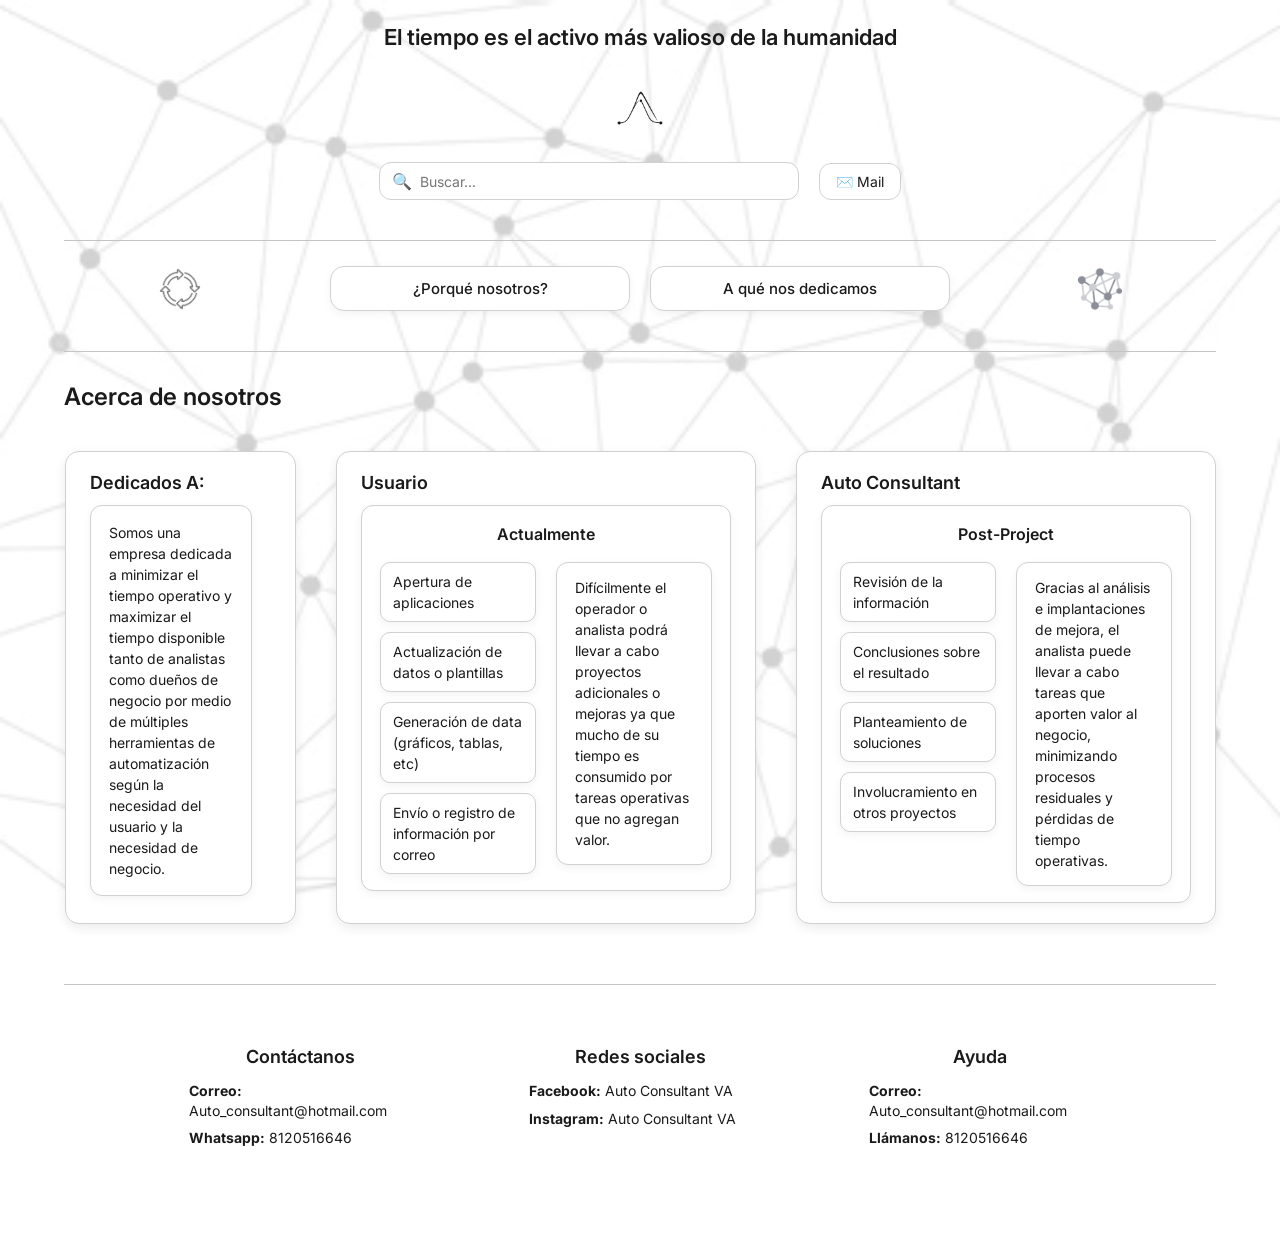
==== index.html @ aecd4a54 "Add files via upload" ====
<!DOCTYPE html>
<html lang="es">
<head>
    <meta charset="UTF-8">
    <meta name="viewport" content="width=device-width, initial-scale=1.0">
    <title>Auto Consultant</title>
    <link rel="stylesheet" href="style.css">
    <link href="https://fonts.googleapis.com/css2?family=Inter:wght@300;400;600;700&display=swap" rel="stylesheet">
</head>

<body>

    <main class="main-wrapper">

        <!-- HERO -->
        <section class="hero-top">
            <h1>El tiempo es el activo más valioso de la humanidad</h1>

            <div class="logo-v-wrapper">
                <img src="img/Logo.png" alt="Logo V" class="logo-v">
            </div>

            <div class="search-row">
                <div class="search-container">
                    <span class="search-icon">🔍</span>
                    <input type="text" placeholder="Buscar..." class="search-input">
                </div>

                <a href="mailto:Auto_consultant@hotmail.com" class="mail-button">✉️ Mail</a>
            </div>

            <div class="separator-line"></div>
        </section>


        <section class="top-boxes-wrapper">
            <div class="top-boxes">

                <!-- BOTÓN 1 + ÍCONO IZQUIERDO + BURBUJA -->
                <div class="box-group">
                    <img src="img/icono-izquierdo.png" class="icon-outside icon-left-outside">

                    <div class="box" id="btn-porque">¿Porqué nosotros?</div>

                    <div id="menu-porque" class="hidden-menu">
                        <h3>Sufre de:</h3>
                        <div class="menu-item">Tareas repetitivas</div>
                        <div class="menu-item">Procesos complicados</div>
                        <div class="menu-item">Variaciones en tareas repetitivas</div>
                        <div class="menu-item">Tiempos operativos altos</div>
                    </div>
                </div>

                <!-- BOTÓN 2 + ÍCONO DERECHO + BURBUJA -->
                <div class="box-group">
                    <div class="box" id="btn-dedicamos">A qué nos dedicamos</div>

                    <img src="img/icono-derecho.png" class="icon-outside icon-right-outside">

                    <div id="menu-dedicamos" class="hidden-menu">
                        <h3>La cura:</h3>
                        <div class="menu-item">Automatización</div>
                        <div class="menu-item">Sugerencia de mejora Six Sigma</div>
                        <div class="menu-item">Estandarización de procesos</div>
                        <div class="menu-item">Análisis de residuos</div>
                    </div>
                </div>

            </div>

            <div class="separator-line"></div>
            
            <h2 class="section-title">Acerca de nosotros</h2>

            <section class="about-bubbles">

                <div class="about-bubble post-project-bubble">
                    <h3>Dedicados A:</h3>

                    <div class="inner-bubble post-project-inner">
                        Somos una empresa dedicada a minimizar el tiempo operativo y maximizar el tiempo disponible tanto de analistas como dueños de negocio por medio de múltiples herramientas de automatización según la necesidad del usuario y la necesidad de negocio.
                    </div>
                </div>

                <div class="about-bubble">
                    <h3 class="bubble-title">Usuario</h3>

                    <div class="inner-bubble">
                        <h4 class="inner-title">Actualmente</h4>

                        <div class="two-columns">

                            <!-- COLUMNA IZQUIERDA -->
                            <div class="left-column">
                                <div class="mini-bubble">Apertura de aplicaciones</div>
                                <div class="mini-bubble">Actualización de datos o plantillas</div>
                                <div class="mini-bubble">Generación de data (gráficos, tablas, etc)</div>
                                <div class="mini-bubble">Envío o registro de información por correo</div>
                            </div>

                            <!-- COLUMNA DERECHA -->
                            <div class="right-column">
                                <div class="right-bubble">
                                    Difícilmente el operador o analista podrá llevar a cabo proyectos adicionales o mejoras ya que mucho de su tiempo es consumido por tareas operativas que no agregan valor.
                                </div>
                            </div>

                        </div>

                    </div>

                </div>

                <div class="about-bubble">
                    <h3 class="bubble-title">Auto Consultant</h3>

                    <div class="inner-bubble">
                        <h4 class="inner-title">Post-Project</h4>

                        <div class="two-columns">

                            <!-- COLUMNA IZQUIERDA -->
                            <div class="left-column">
                                <div class="mini-bubble">Revisión de la información</div>
                                <div class="mini-bubble">Conclusiones sobre el resultado</div>
                                <div class="mini-bubble">Planteamiento de soluciones</div>
                                <div class="mini-bubble">Involucramiento en otros proyectos</div>
                            </div>

                            <!-- COLUMNA DERECHA -->
                            <div class="right-column">
                                <div class="right-bubble">
                                    Gracias al análisis e implantaciones de mejora, el analista puede llevar a cabo tareas que aporten valor al negocio, minimizando procesos residuales y pérdidas de tiempo operativas.
                                </div>
                            </div>

                        </div>

                    </div>

                </div>
                
            </section>

        </section>

    </main>

    <script src="script.js"></script>

    <div class="separator-line"></div>

    <section class="contact-section">

        <div class="contact-box">
            <h3>Contáctanos</h3>
            <p><strong>Correo:</strong> Auto_consultant@hotmail.com</p>
            <p><strong>Whatsapp:</strong> 8120516646</p>
        </div>

        <div class="contact-box">
            <h3>Redes sociales</h3>
            <p><strong>Facebook:</strong> Auto Consultant VA</p>
            <p><strong>Instagram:</strong> Auto Consultant VA</p>
        </div>

        <div class="contact-box">
            <h3>Ayuda</h3>
            <p><strong>Correo:</strong> Auto_consultant@hotmail.com</p>
            <p><strong>Llámanos:</strong> 8120516646</p>
        </div>

    </section>

</body>
</html>
---- style.css ----
body {
    background-image: url("img/fondo-flujo.png");
    background-size: cover;
    background-repeat: no-repeat;
    background-attachment: fixed;
    background-position: center;
}

body::before {
    content: "";
    position: fixed;
    inset: 0;
    background-image: url("img/fondo-flujo.png");
    background-size: cover;
    background-repeat: no-repeat;
    background-position: center;
    opacity: 0.18; /* Ajusta entre 0.05 y 0.15 */
    z-index: -1;
}


* {
    margin: 0;
    padding: 0;
    box-sizing: border-box;
    font-family: "Inter", sans-serif;
}

body {
    background: #FFFFFF;
    color: #1A1A1A;
}

/* CONTENEDOR PRINCIPAL */
.main-wrapper {
    max-width: 2600px;
    margin: 0 auto;
}

/* HERO ARRIBA */
.hero-top {
    text-align: center;
    padding-top: 24px;
}

.hero-top h1 {
    font-size: 22px;
    font-weight: 600;
    margin-bottom: 16px;
}

/* LOGO */
.logo-v-wrapper {
    display: flex;
    justify-content: center;
    margin-bottom: 16px;
}

.logo-v {
    height: 80px;
    transform: rotate(180deg);
    display: block;
}

/* FILA: BÚSQUEDA + MAIL */
.search-row {
    display: flex;
    justify-content: center;
    align-items: center;
    gap: 20px;
    margin-bottom: 16px;
}

/* BARRA DE BÚSQUEDA */
.search-container {
    display: flex;
    align-items: center;
    background: #FFFFFF;
    border: 1px solid #D0D0D0;
    border-radius: 12px;
    padding: 8px 12px;
    width: 60%;
    max-width: 420px;
}

.search-icon {
    margin-right: 8px;
    font-size: 16px;
    color: #555;
}

.search-input {
    border: none;
    outline: none;
    width: 100%;
    font-size: 14px;
    background: transparent;
}

/* BOTÓN MAIL */
.mail-button {
    padding: 9px 16px;
    border-radius: 12px;
    border: 1px solid #D0D0D0;
    background: #FFFFFF;
    color: #1A1A1A;
    text-decoration: none;
    font-size: 14px;
    display: inline-flex;
    align-items: center;
    gap: 6px;
    cursor: pointer;
}

/* LÍNEA GRIS SEPARADORA */
.separator-line {
    margin: 40px auto 0 auto;
    width: 90%;
    max-width: 1450px;
    height: 1px;
    background: #C4C4C4;
}

/* CONTENEDOR DE LAS 3 CAJAS */
.top-boxes {
    display: flex;
    justify-content: center;
    gap: 20px;
    margin-top: 25px;
    align-items: flex-start;
}

/* CAJAS INDIVIDUALES (BOTONES) */
.box {
    background: #FFFFFF;
    border: 1px solid #D0D0D0;
    border-radius: 14px;
    padding: 12px 59px;
    font-size: 15px;
    font-weight: 500;
    color: #1A1A1A;
    cursor: pointer;
    transition: 0.2s ease;
    box-shadow: 0 3px 10px rgba(0,0,0,0.05);
    width: 300px;
    display: flex;
    justify-content: center;
    align-items: center;
}

.box:hover {
    transform: translateY(-2px);
    box-shadow: 0 6px 14px rgba(0,0,0,0.08);
}

/* GRUPO: BOTÓN + BURBUJA DEBAJO */
.box-group {
    display: flex;
    flex-direction: column;
    align-items: flex-start;
}

/* BURBUJA (MENÚ) */
.hidden-menu {
    display: none;
    margin-top: 10px;
    border: 1px solid #D0D0D0;
    border-radius: 10px;
    padding: 12px 28px;
    background: #FFFFFF;
    box-shadow: 0 3px 10px rgba(0,0,0,0.08);
}

/* TÍTULO DEL MENÚ */
.hidden-menu h3 {
    margin-bottom: 12px;
    font-size: 16px;
    font-weight: 600;
}

/* ITEMS DEL MENÚ */
.menu-item {
    background: #FFFFFF;
    border: 1px solid #D0D0D0;
    border-radius: 10px;
    padding: 6px 12px;
    margin-bottom: 8px;
    font-size: 14px;
    box-shadow: 0 3px 10px rgba(0,0,0,0.05);
    width: 260px;
    display: block;
}

/* TÍTULO SECCIÓN */
.section-title {
    text-align: left;
    font-size: 24px;
    font-weight: 600;
    color: #1A1A1A;
    margin-top: 30px;
    margin-bottom: 20px;

    /* CORRECCIÓN: alineado al centro del layout */
    width: 90%;
    max-width: 1450px;
    margin-left: auto;
    margin-right: auto;
}


/* CONTENEDOR DE LAS 3 BURBUJAS */
.about-bubbles {
    display: flex;
    justify-content: center;
    gap: 40px;
    margin-top: 40px;
    margin-bottom: 60px;
}

/* BURBUJAS GENERALES */
.about-bubble {
    background: #FFFFFF;
    border: 1px solid #D0D0D0;
    border-radius: 14px;
    padding: 20px 24px;
    width: 420px; /* ← NUEVO ANCHO PARA QUE TODO QUEPA */
    box-shadow: 0 4px 12px rgba(0,0,0,0.08);
}

.about-bubble h3 {
    font-size: 18px;
    font-weight: 600;
    margin-bottom: 12px;
}

/* BURBUJA INTERNA */
.inner-bubble {
    background: #FFFFFF;
    border: 1px solid #D0D0D0;
    border-radius: 12px;
    padding: 16px 18px;
    font-size: 14px;
    line-height: 1.5;
    box-shadow: 0 3px 10px rgba(0,0,0,0.05);
    margin-top: 10px;
}

/* TÍTULO INTERNO */
.inner-title {
    text-align: center;
    font-size: 16px;
    font-weight: 600;
    margin-bottom: 16px;
}

/* DOS COLUMNAS */
.two-columns {
    display: flex;
    justify-content: space-between;
    gap: 20px;
}

/* COLUMNA IZQUIERDA */
.left-column {
    display: flex;
    flex-direction: column;
    gap: 10px;
    width: 50%;
}

/* COLUMNA DERECHA */
.right-column {
    width: 50%;
    display: flex;
    align-items: flex-start;
}

/* MINI BURBUJAS */
.mini-bubble {
    background: #FFFFFF;
    border: 1px solid #D0D0D0;
    border-radius: 10px;
    padding: 8px 12px;
    font-size: 14px;
    box-shadow: 0 3px 10px rgba(0,0,0,0.05);
}

/* BURBUJA DERECHA */
.right-bubble {
    background: #FFFFFF;
    border: 1px solid #D0D0D0;
    border-radius: 12px;
    padding: 14px 18px;
    font-size: 14px;
    line-height: 1.5;
    box-shadow: 0 3px 10px rgba(0,0,0,0.05);
}

/* Burbuja general más delgada */
.post-project-bubble {
    width: 231px; /* AJUSTA ESTE VALOR */
}

/* Burbuja interna más delgada */
.post-project-inner {
    padding: 16px 18px;
    width: 90%;
}


/* SECCIÓN DE CONTACTO */
.contact-section {
    display: flex;
    justify-content: center;
    gap: 60px;
    margin-top: 40px;
    margin-bottom: 80px;
}

/* CAJAS INDIVIDUALES */
.contact-box {
    background: #FFFFFF;
    border: 1px solid #ffffff;
    border-radius: 14px;
    padding: 20px 28px;
    width: 280px;
    box-shadow: 0 4px 12px rgb(255, 255, 255);
}

/* TÍTULOS */
.contact-box h3 {
    font-size: 18px;
    font-weight: 600;
    margin-bottom: 14px;
    text-align: center;
}

/* TEXTO */
.contact-box p {
    font-size: 14px;
    margin-bottom: 8px;
    line-height: 1.4;
}

.box-group {
    position: relative;
    display: inline-block;
}

.icon-outside {
    position: absolute;
    width: 100px;
    height: 100px;
    opacity: 0.5;
    top: -27px; /* posición fija */
}


/* Ícono a la izquierda */
.icon-left-outside {
    left: -200px; /* Ajusta según tu gusto */
}

/* Ícono a la derecha */
.icon-right-outside {
    right: -200px; /* Ajusta según tu gusto */
}
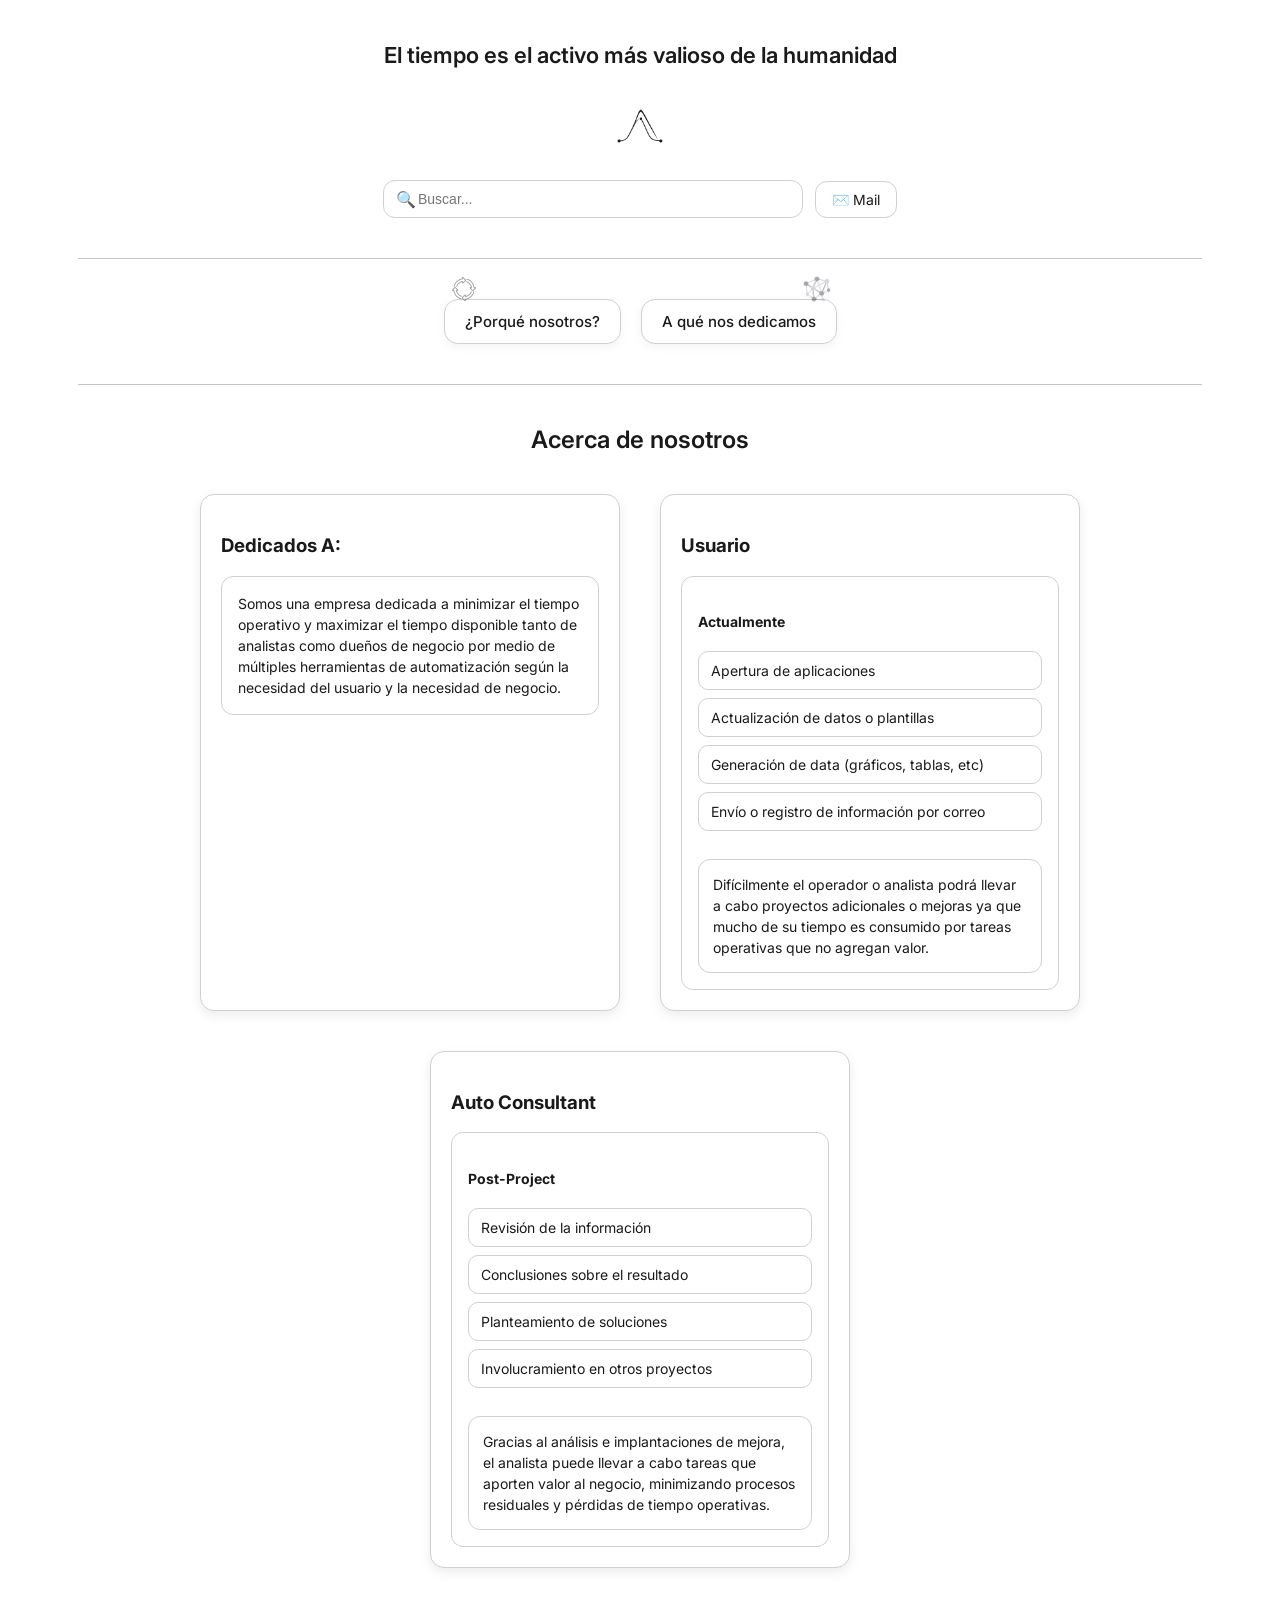
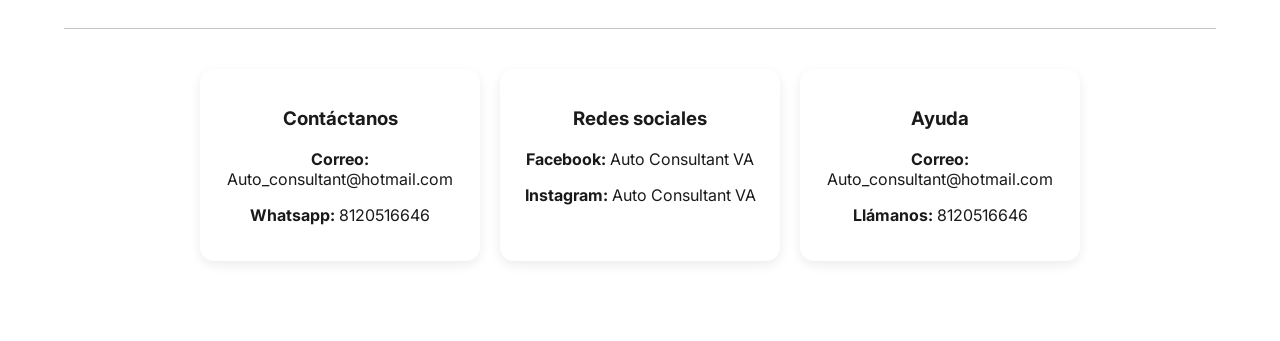
==== commit 3ee83de8: "Add files via upload" ====
--- a/index.html
+++ b/index.html
@@ -17,7 +17,7 @@
             <h1>El tiempo es el activo más valioso de la humanidad</h1>
 
             <div class="logo-v-wrapper">
-                <img src="img/Logo.png" alt="Logo V" class="logo-v">
+                <img src="img/Logo.png" alt="Logo V" class="logo-v responsive-img">
             </div>
 
             <div class="search-row">
@@ -38,7 +38,7 @@
 
                 <!-- BOTÓN 1 + ÍCONO IZQUIERDO + BURBUJA -->
                 <div class="box-group">
-                    <img src="img/icono-izquierdo.png" class="icon-outside icon-left-outside">
+                    <img src="img/icono-izquierdo.png" class="icon-outside icon-left-outside responsive-img">
 
                     <div class="box" id="btn-porque">¿Porqué nosotros?</div>
 
@@ -55,7 +55,7 @@
                 <div class="box-group">
                     <div class="box" id="btn-dedicamos">A qué nos dedicamos</div>
 
-                    <img src="img/icono-derecho.png" class="icon-outside icon-right-outside">
+                    <img src="img/icono-derecho.png" class="icon-outside icon-right-outside responsive-img">
 
                     <div id="menu-dedicamos" class="hidden-menu">
                         <h3>La cura:</h3>
--- a/style.css
+++ b/style.css
@@ -1,43 +1,27 @@
+/* ===========================
+   ESTILOS BASE
+=========================== */
+
 body {
-    background-image: url("img/fondo-flujo.png");
-    background-size: cover;
-    background-repeat: no-repeat;
-    background-attachment: fixed;
-    background-position: center;
-}
-
-body::before {
-    content: "";
-    position: fixed;
-    inset: 0;
-    background-image: url("img/fondo-flujo.png");
-    background-size: cover;
-    background-repeat: no-repeat;
-    background-position: center;
-    opacity: 0.18; /* Ajusta entre 0.05 y 0.15 */
-    z-index: -1;
-}
-
-
-* {
+    background: #FFFFFF;
+    color: #1A1A1A;
+    font-family: "Inter", sans-serif;
     margin: 0;
     padding: 0;
+}
+
+* {
     box-sizing: border-box;
-    font-family: "Inter", sans-serif;
-}
-
-body {
-    background: #FFFFFF;
-    color: #1A1A1A;
 }
 
 /* CONTENEDOR PRINCIPAL */
 .main-wrapper {
-    max-width: 2600px;
+    max-width: 1400px;
     margin: 0 auto;
-}
-
-/* HERO ARRIBA */
+    padding: 0 16px;
+}
+
+/* HERO */
 .hero-top {
     text-align: center;
     padding-top: 24px;
@@ -60,6 +44,7 @@
     height: 80px;
     transform: rotate(180deg);
     display: block;
+    max-width: 100%;
 }
 
 /* FILA: BÚSQUEDA + MAIL */
@@ -67,8 +52,9 @@
     display: flex;
     justify-content: center;
     align-items: center;
-    gap: 20px;
+    gap: 12px;
     margin-bottom: 16px;
+    flex-wrap: wrap;
 }
 
 /* BARRA DE BÚSQUEDA */
@@ -79,14 +65,8 @@
     border: 1px solid #D0D0D0;
     border-radius: 12px;
     padding: 8px 12px;
-    width: 60%;
+    width: 100%;
     max-width: 420px;
-}
-
-.search-icon {
-    margin-right: 8px;
-    font-size: 16px;
-    color: #555;
 }
 
 .search-input {
@@ -109,128 +89,112 @@
     display: inline-flex;
     align-items: center;
     gap: 6px;
-    cursor: pointer;
-}
-
-/* LÍNEA GRIS SEPARADORA */
+}
+
+/* LÍNEA GRIS */
 .separator-line {
-    margin: 40px auto 0 auto;
+    margin: 40px auto;
     width: 90%;
     max-width: 1450px;
     height: 1px;
     background: #C4C4C4;
 }
 
-/* CONTENEDOR DE LAS 3 CAJAS */
+/* ===========================
+   CAJAS SUPERIORES
+=========================== */
+
 .top-boxes {
     display: flex;
     justify-content: center;
     gap: 20px;
     margin-top: 25px;
-    align-items: flex-start;
-}
-
-/* CAJAS INDIVIDUALES (BOTONES) */
+    flex-wrap: wrap;
+}
+
+/* CAJAS */
 .box {
     background: #FFFFFF;
     border: 1px solid #D0D0D0;
     border-radius: 14px;
-    padding: 12px 59px;
+    padding: 12px 20px;
     font-size: 15px;
     font-weight: 500;
     color: #1A1A1A;
     cursor: pointer;
     transition: 0.2s ease;
     box-shadow: 0 3px 10px rgba(0,0,0,0.05);
-    width: 300px;
-    display: flex;
-    justify-content: center;
+    width: 100%;
+    max-width: 300px;
+    text-align: center;
+}
+
+/* GRUPO */
+.box-group {
+    position: relative;
+    display: flex;
+    flex-direction: column;
     align-items: center;
 }
 
-.box:hover {
-    transform: translateY(-2px);
-    box-shadow: 0 6px 14px rgba(0,0,0,0.08);
-}
-
-/* GRUPO: BOTÓN + BURBUJA DEBAJO */
-.box-group {
-    display: flex;
-    flex-direction: column;
-    align-items: flex-start;
-}
-
-/* BURBUJA (MENÚ) */
+/* ÍCONOS */
+.icon-outside {
+    position: absolute;
+    width: 60px;
+    height: 60px;
+    opacity: 0.4;
+    top: -40px;
+}
+
+.icon-left-outside {
+    left: -10px;
+}
+
+.icon-right-outside {
+    right: -10px;
+}
+
+/* BURBUJAS */
 .hidden-menu {
     display: none;
     margin-top: 10px;
     border: 1px solid #D0D0D0;
     border-radius: 10px;
-    padding: 12px 28px;
-    background: #FFFFFF;
-    box-shadow: 0 3px 10px rgba(0,0,0,0.08);
-}
-
-/* TÍTULO DEL MENÚ */
-.hidden-menu h3 {
-    margin-bottom: 12px;
-    font-size: 16px;
-    font-weight: 600;
-}
-
-/* ITEMS DEL MENÚ */
-.menu-item {
-    background: #FFFFFF;
-    border: 1px solid #D0D0D0;
-    border-radius: 10px;
-    padding: 6px 12px;
-    margin-bottom: 8px;
-    font-size: 14px;
-    box-shadow: 0 3px 10px rgba(0,0,0,0.05);
-    width: 260px;
-    display: block;
-}
-
-/* TÍTULO SECCIÓN */
+    padding: 12px 16px;
+    background: #FFFFFF;
+    width: 100%;
+    max-width: 260px;
+}
+
+/* ===========================
+   ACERCA DE NOSOTROS
+=========================== */
+
 .section-title {
-    text-align: left;
     font-size: 24px;
     font-weight: 600;
-    color: #1A1A1A;
-    margin-top: 30px;
-    margin-bottom: 20px;
-
-    /* CORRECCIÓN: alineado al centro del layout */
-    width: 90%;
-    max-width: 1450px;
-    margin-left: auto;
-    margin-right: auto;
-}
-
-
-/* CONTENEDOR DE LAS 3 BURBUJAS */
+    margin: 30px 0 20px;
+    text-align: center;
+}
+
 .about-bubbles {
     display: flex;
     justify-content: center;
     gap: 40px;
     margin-top: 40px;
     margin-bottom: 60px;
-}
-
-/* BURBUJAS GENERALES */
+    flex-wrap: wrap;
+}
+
+/* BURBUJAS */
 .about-bubble {
     background: #FFFFFF;
     border: 1px solid #D0D0D0;
     border-radius: 14px;
-    padding: 20px 24px;
-    width: 420px; /* ← NUEVO ANCHO PARA QUE TODO QUEPA */
+    padding: 20px;
+    width: 100%;
+    max-width: 420px;
     box-shadow: 0 4px 12px rgba(0,0,0,0.08);
-}
-
-.about-bubble h3 {
-    font-size: 18px;
-    font-weight: 600;
-    margin-bottom: 12px;
 }
 
 /* BURBUJA INTERNA */
@@ -238,41 +202,22 @@
     background: #FFFFFF;
     border: 1px solid #D0D0D0;
     border-radius: 12px;
-    padding: 16px 18px;
+    padding: 16px;
     font-size: 14px;
     line-height: 1.5;
-    box-shadow: 0 3px 10px rgba(0,0,0,0.05);
     margin-top: 10px;
-}
-
-/* TÍTULO INTERNO */
-.inner-title {
-    text-align: center;
-    font-size: 16px;
-    font-weight: 600;
-    margin-bottom: 16px;
 }
 
 /* DOS COLUMNAS */
 .two-columns {
     display: flex;
-    justify-content: space-between;
     gap: 20px;
-}
-
-/* COLUMNA IZQUIERDA */
-.left-column {
-    display: flex;
-    flex-direction: column;
-    gap: 10px;
-    width: 50%;
-}
-
-/* COLUMNA DERECHA */
+    flex-wrap: wrap;
+}
+
+.left-column,
 .right-column {
-    width: 50%;
-    display: flex;
-    align-items: flex-start;
+    width: 100%;
 }
 
 /* MINI BURBUJAS */
@@ -282,7 +227,7 @@
     border-radius: 10px;
     padding: 8px 12px;
     font-size: 14px;
-    box-shadow: 0 3px 10px rgba(0,0,0,0.05);
+    margin-bottom: 8px;
 }
 
 /* BURBUJA DERECHA */
@@ -290,79 +235,69 @@
     background: #FFFFFF;
     border: 1px solid #D0D0D0;
     border-radius: 12px;
-    padding: 14px 18px;
+    padding: 14px;
     font-size: 14px;
     line-height: 1.5;
-    box-shadow: 0 3px 10px rgba(0,0,0,0.05);
-}
-
-/* Burbuja general más delgada */
-.post-project-bubble {
-    width: 231px; /* AJUSTA ESTE VALOR */
-}
-
-/* Burbuja interna más delgada */
-.post-project-inner {
-    padding: 16px 18px;
-    width: 90%;
-}
-
-
-/* SECCIÓN DE CONTACTO */
+}
+
+/* ===========================
+   CONTACTO
+=========================== */
+
 .contact-section {
     display: flex;
     justify-content: center;
-    gap: 60px;
-    margin-top: 40px;
-    margin-bottom: 80px;
-}
-
-/* CAJAS INDIVIDUALES */
+    gap: 20px;
+    margin: 40px 0 80px;
+    flex-wrap: wrap;
+}
+
 .contact-box {
     background: #FFFFFF;
-    border: 1px solid #ffffff;
     border-radius: 14px;
-    padding: 20px 28px;
-    width: 280px;
-    box-shadow: 0 4px 12px rgb(255, 255, 255);
-}
-
-/* TÍTULOS */
-.contact-box h3 {
-    font-size: 18px;
-    font-weight: 600;
-    margin-bottom: 14px;
+    padding: 20px;
+    width: 100%;
+    max-width: 280px;
+    box-shadow: 0 4px 12px rgba(0,0,0,0.08);
     text-align: center;
 }
 
-/* TEXTO */
-.contact-box p {
-    font-size: 14px;
-    margin-bottom: 8px;
-    line-height: 1.4;
-}
-
-.box-group {
-    position: relative;
-    display: inline-block;
-}
-
-.icon-outside {
-    position: absolute;
-    width: 100px;
-    height: 100px;
-    opacity: 0.5;
-    top: -27px; /* posición fija */
-}
-
-
-/* Ícono a la izquierda */
-.icon-left-outside {
-    left: -200px; /* Ajusta según tu gusto */
-}
-
-/* Ícono a la derecha */
-.icon-right-outside {
-    right: -200px; /* Ajusta según tu gusto */
-}
-
+/* ===========================
+   MEDIA QUERIES (RESPONSIVE)
+=========================== */
+
+@media (max-width: 768px) {
+
+    .hero-top h1 {
+        font-size: 18px;
+        padding: 0 10px;
+    }
+
+    .top-boxes {
+        gap: 12px;
+    }
+
+    .box {
+        max-width: 100%;
+    }
+
+    .icon-outside {
+        display: none;
+    }
+
+    .about-bubbles {
+        gap: 20px;
+    }
+
+    .about-bubble {
+        max-width: 100%;
+    }
+
+    .two-columns {
+        flex-direction: column;
+    }
+
+    .contact-section {
+        gap: 16px;
+    }
+}
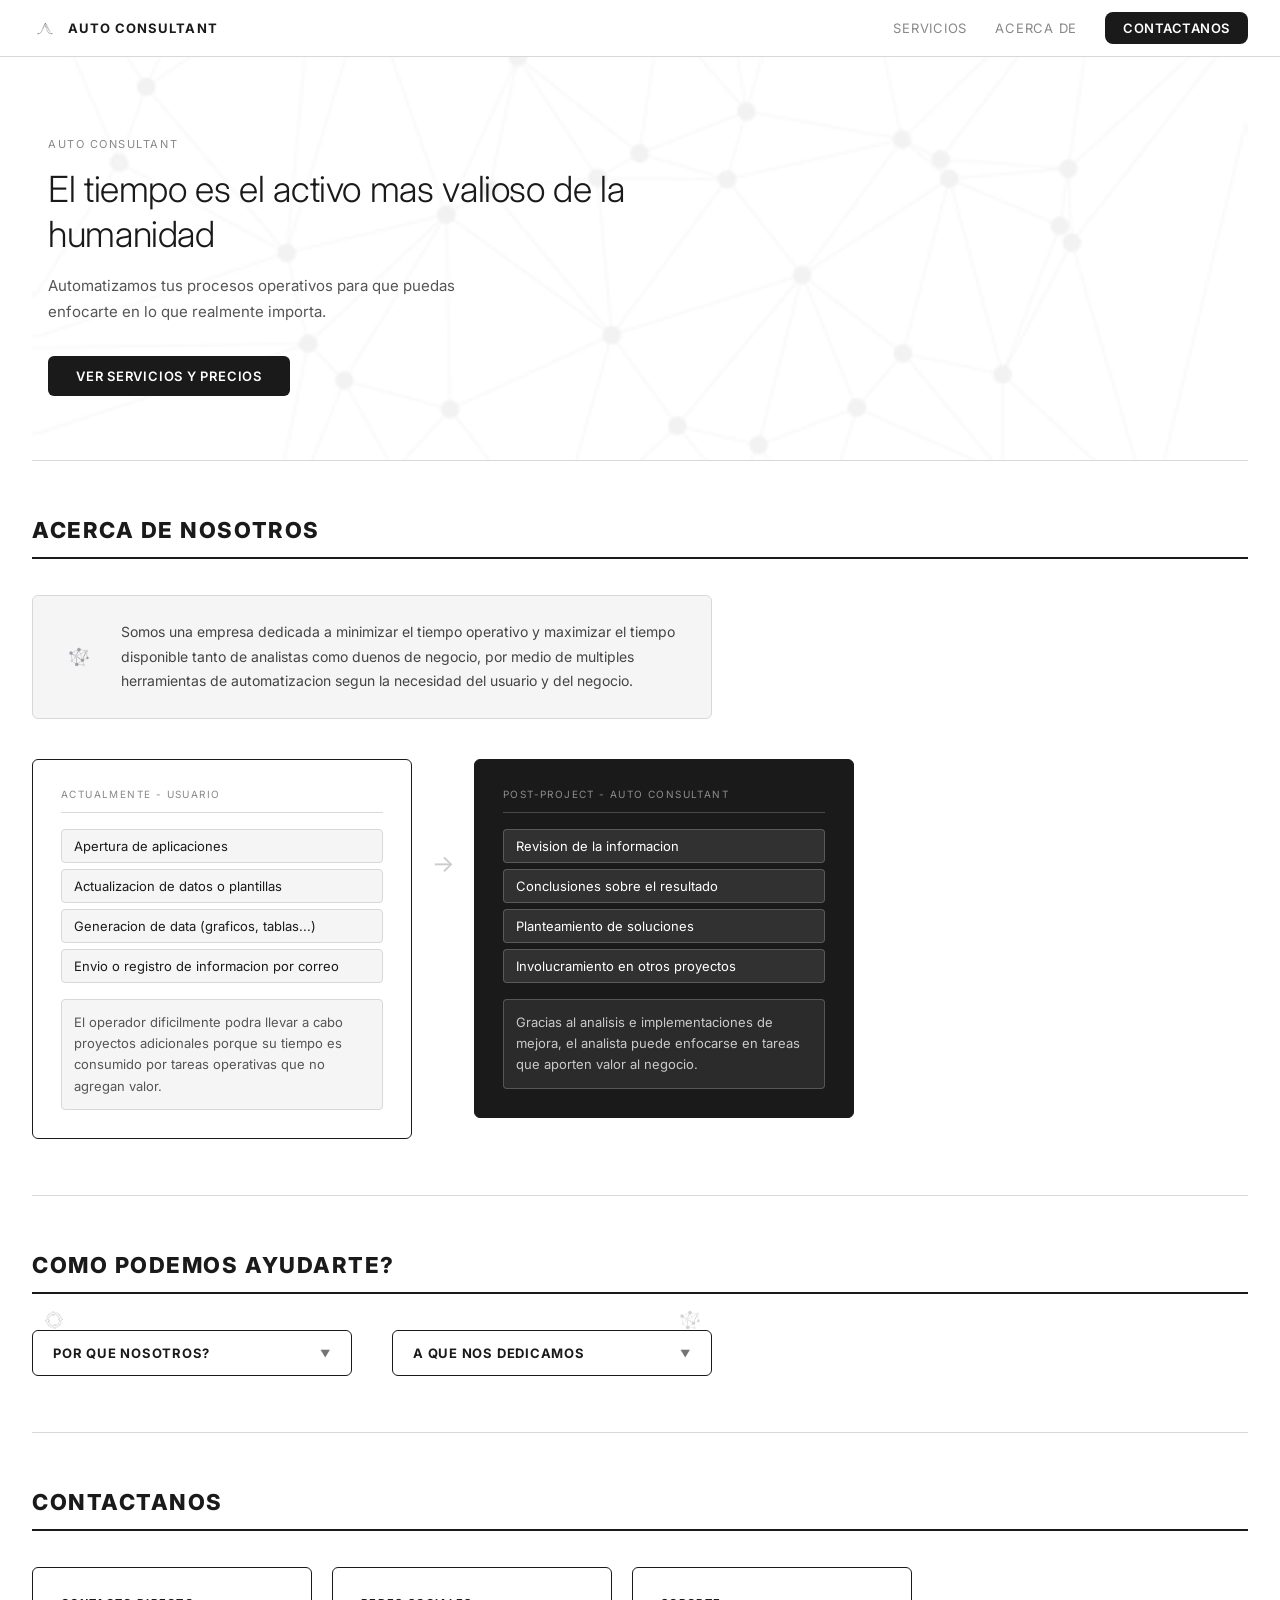
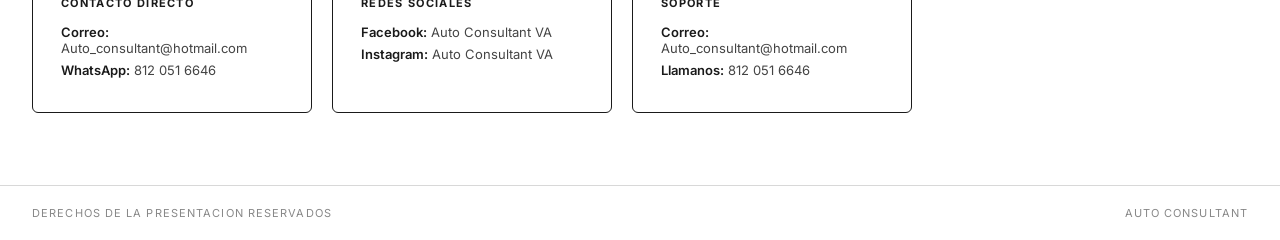
==== commit b975091c: "Add files via upload" ====
--- a/index.html
+++ b/index.html
@@ -1,176 +1,173 @@
-<!DOCTYPE html>
-<html lang="es">
-<head>
-    <meta charset="UTF-8">
-    <meta name="viewport" content="width=device-width, initial-scale=1.0">
-    <title>Auto Consultant</title>
-    <link rel="stylesheet" href="style.css">
-    <link href="https://fonts.googleapis.com/css2?family=Inter:wght@300;400;600;700&display=swap" rel="stylesheet">
-</head>
-
-<body>
-
-    <main class="main-wrapper">
-
-        <!-- HERO -->
-        <section class="hero-top">
-            <h1>El tiempo es el activo más valioso de la humanidad</h1>
-
-            <div class="logo-v-wrapper">
-                <img src="img/Logo.png" alt="Logo V" class="logo-v responsive-img">
-            </div>
-
-            <div class="search-row">
-                <div class="search-container">
-                    <span class="search-icon">🔍</span>
-                    <input type="text" placeholder="Buscar..." class="search-input">
-                </div>
-
-                <a href="mailto:Auto_consultant@hotmail.com" class="mail-button">✉️ Mail</a>
-            </div>
-
-            <div class="separator-line"></div>
-        </section>
-
-
-        <section class="top-boxes-wrapper">
-            <div class="top-boxes">
-
-                <!-- BOTÓN 1 + ÍCONO IZQUIERDO + BURBUJA -->
-                <div class="box-group">
-                    <img src="img/icono-izquierdo.png" class="icon-outside icon-left-outside responsive-img">
-
-                    <div class="box" id="btn-porque">¿Porqué nosotros?</div>
-
-                    <div id="menu-porque" class="hidden-menu">
-                        <h3>Sufre de:</h3>
-                        <div class="menu-item">Tareas repetitivas</div>
-                        <div class="menu-item">Procesos complicados</div>
-                        <div class="menu-item">Variaciones en tareas repetitivas</div>
-                        <div class="menu-item">Tiempos operativos altos</div>
-                    </div>
-                </div>
-
-                <!-- BOTÓN 2 + ÍCONO DERECHO + BURBUJA -->
-                <div class="box-group">
-                    <div class="box" id="btn-dedicamos">A qué nos dedicamos</div>
-
-                    <img src="img/icono-derecho.png" class="icon-outside icon-right-outside responsive-img">
-
-                    <div id="menu-dedicamos" class="hidden-menu">
-                        <h3>La cura:</h3>
-                        <div class="menu-item">Automatización</div>
-                        <div class="menu-item">Sugerencia de mejora Six Sigma</div>
-                        <div class="menu-item">Estandarización de procesos</div>
-                        <div class="menu-item">Análisis de residuos</div>
-                    </div>
-                </div>
-
-            </div>
-
-            <div class="separator-line"></div>
-            
-            <h2 class="section-title">Acerca de nosotros</h2>
-
-            <section class="about-bubbles">
-
-                <div class="about-bubble post-project-bubble">
-                    <h3>Dedicados A:</h3>
-
-                    <div class="inner-bubble post-project-inner">
-                        Somos una empresa dedicada a minimizar el tiempo operativo y maximizar el tiempo disponible tanto de analistas como dueños de negocio por medio de múltiples herramientas de automatización según la necesidad del usuario y la necesidad de negocio.
-                    </div>
-                </div>
-
-                <div class="about-bubble">
-                    <h3 class="bubble-title">Usuario</h3>
-
-                    <div class="inner-bubble">
-                        <h4 class="inner-title">Actualmente</h4>
-
-                        <div class="two-columns">
-
-                            <!-- COLUMNA IZQUIERDA -->
-                            <div class="left-column">
-                                <div class="mini-bubble">Apertura de aplicaciones</div>
-                                <div class="mini-bubble">Actualización de datos o plantillas</div>
-                                <div class="mini-bubble">Generación de data (gráficos, tablas, etc)</div>
-                                <div class="mini-bubble">Envío o registro de información por correo</div>
-                            </div>
-
-                            <!-- COLUMNA DERECHA -->
-                            <div class="right-column">
-                                <div class="right-bubble">
-                                    Difícilmente el operador o analista podrá llevar a cabo proyectos adicionales o mejoras ya que mucho de su tiempo es consumido por tareas operativas que no agregan valor.
-                                </div>
-                            </div>
-
-                        </div>
-
-                    </div>
-
-                </div>
-
-                <div class="about-bubble">
-                    <h3 class="bubble-title">Auto Consultant</h3>
-
-                    <div class="inner-bubble">
-                        <h4 class="inner-title">Post-Project</h4>
-
-                        <div class="two-columns">
-
-                            <!-- COLUMNA IZQUIERDA -->
-                            <div class="left-column">
-                                <div class="mini-bubble">Revisión de la información</div>
-                                <div class="mini-bubble">Conclusiones sobre el resultado</div>
-                                <div class="mini-bubble">Planteamiento de soluciones</div>
-                                <div class="mini-bubble">Involucramiento en otros proyectos</div>
-                            </div>
-
-                            <!-- COLUMNA DERECHA -->
-                            <div class="right-column">
-                                <div class="right-bubble">
-                                    Gracias al análisis e implantaciones de mejora, el analista puede llevar a cabo tareas que aporten valor al negocio, minimizando procesos residuales y pérdidas de tiempo operativas.
-                                </div>
-                            </div>
-
-                        </div>
-
-                    </div>
-
-                </div>
-                
-            </section>
-
-        </section>
-
-    </main>
-
-    <script src="script.js"></script>
-
-    <div class="separator-line"></div>
-
-    <section class="contact-section">
-
-        <div class="contact-box">
-            <h3>Contáctanos</h3>
-            <p><strong>Correo:</strong> Auto_consultant@hotmail.com</p>
-            <p><strong>Whatsapp:</strong> 8120516646</p>
-        </div>
-
-        <div class="contact-box">
-            <h3>Redes sociales</h3>
-            <p><strong>Facebook:</strong> Auto Consultant VA</p>
-            <p><strong>Instagram:</strong> Auto Consultant VA</p>
-        </div>
-
-        <div class="contact-box">
-            <h3>Ayuda</h3>
-            <p><strong>Correo:</strong> Auto_consultant@hotmail.com</p>
-            <p><strong>Llámanos:</strong> 8120516646</p>
-        </div>
-
-    </section>
-
-</body>
-</html>
+<!DOCTYPE html>
+<html lang="es">
+<head>
+    <meta charset="UTF-8">
+    <meta name="viewport" content="width=device-width, initial-scale=1.0">
+    <title>Auto Consultant</title>
+    <link rel="stylesheet" href="style.css">
+    <link href="https://fonts.googleapis.com/css2?family=Inter:wght@300;400;600;700;800&display=swap" rel="stylesheet">
+</head>
+
+<body>
+
+    <nav class="navbar">
+        <div class="nav-inner">
+            <a href="index.html" class="nav-logo">
+                <img src="img/Logo.png" alt="Auto Consultant Logo" class="nav-logo-img">
+                <span>Auto Consultant</span>
+            </a>
+            <div class="nav-links">
+                <a href="servicios.html">Servicios</a>
+                <a href="#acerca">Acerca de</a>
+                <a href="#contacto" class="nav-cta">Contactanos</a>
+            </div>
+        </div>
+    </nav>
+
+    <main class="main-wrapper">
+
+        <!-- HERO -->
+        <section class="hero-top" id="inicio">
+            <div class="hero-bg"></div>
+            <div class="hero-content">
+                <p class="hero-label">Auto Consultant</p>
+                <h1>El tiempo es el activo mas valioso de la humanidad</h1>
+                <p class="hero-subtitle">Automatizamos tus procesos operativos para que puedas enfocarte en lo que realmente importa.</p>
+                <a href="servicios.html" class="cta-button">Ver servicios y precios</a>
+            </div>
+        </section>
+
+        <div class="separator-line"></div>
+
+        <!-- ACERCA DE NOSOTROS -->
+        <section class="about-section" id="acerca">
+
+            <h2 class="section-title">Acerca de nosotros</h2>
+            <hr class="title-rule">
+
+            <div class="about-intro">
+                <img src="img/icono-derecho.png" alt="" class="about-intro-icon" aria-hidden="true">
+                <p>Somos una empresa dedicada a minimizar el tiempo operativo y maximizar el tiempo disponible tanto de analistas como duenos de negocio, por medio de multiples herramientas de automatizacion segun la necesidad del usuario y del negocio.</p>
+            </div>
+
+            <div class="before-after">
+
+                <div class="ba-card ba-before">
+                    <div class="ba-label">Actualmente - Usuario</div>
+                    <div class="ba-items">
+                        <div class="mini-bubble">Apertura de aplicaciones</div>
+                        <div class="mini-bubble">Actualizacion de datos o plantillas</div>
+                        <div class="mini-bubble">Generacion de data (graficos, tablas...)</div>
+                        <div class="mini-bubble">Envio o registro de informacion por correo</div>
+                    </div>
+                    <div class="ba-note">
+                        El operador dificilmente podra llevar a cabo proyectos adicionales porque su tiempo es consumido por tareas operativas que no agregan valor.
+                    </div>
+                </div>
+
+                <div class="ba-arrow">&#8594;</div>
+
+                <div class="ba-card ba-after ba-featured">
+                    <div class="ba-label">Post-Project - Auto Consultant</div>
+                    <div class="ba-items">
+                        <div class="mini-bubble">Revision de la informacion</div>
+                        <div class="mini-bubble">Conclusiones sobre el resultado</div>
+                        <div class="mini-bubble">Planteamiento de soluciones</div>
+                        <div class="mini-bubble">Involucramiento en otros proyectos</div>
+                    </div>
+                    <div class="ba-note">
+                        Gracias al analisis e implementaciones de mejora, el analista puede enfocarse en tareas que aporten valor al negocio.
+                    </div>
+                </div>
+
+            </div>
+
+        </section>
+
+        <div class="separator-line"></div>
+
+        <!-- COMO PODEMOS AYUDARTE -->
+        <section class="top-boxes-wrapper">
+
+            <h2 class="section-title">Como podemos ayudarte?</h2>
+            <hr class="title-rule">
+
+            <div class="top-boxes">
+
+                <div class="box-group">
+                    <img src="img/icono-izquierdo.png" class="icon-outside icon-left-outside" aria-hidden="true">
+                    <button class="box" id="btn-porque" aria-expanded="false" aria-controls="menu-porque">
+                        Por que nosotros?
+                        <span class="chevron">&#9660;</span>
+                    </button>
+                    <div id="menu-porque" class="hidden-menu" role="region">
+                        <h3>Sufres de alguno de estos problemas?</h3>
+                        <div class="menu-item">Tareas repetitivas</div>
+                        <div class="menu-item">Procesos complicados</div>
+                        <div class="menu-item">Variaciones en tareas repetitivas</div>
+                        <div class="menu-item">Tiempos operativos altos</div>
+                    </div>
+                </div>
+
+                <div class="box-group">
+                    <button class="box" id="btn-dedicamos" aria-expanded="false" aria-controls="menu-dedicamos">
+                        A que nos dedicamos
+                        <span class="chevron">&#9660;</span>
+                    </button>
+                    <img src="img/icono-derecho.png" class="icon-outside icon-right-outside" aria-hidden="true">
+                    <div id="menu-dedicamos" class="hidden-menu" role="region">
+                        <h3>Nuestra solucion:</h3>
+                        <div class="menu-item">Automatizacion</div>
+                        <div class="menu-item">Sugerencia de mejora Six Sigma</div>
+                        <div class="menu-item">Estandarizacion de procesos</div>
+                        <div class="menu-item">Analisis de residuos</div>
+                    </div>
+                </div>
+
+            </div>
+
+        </section>
+
+        <div class="separator-line"></div>
+
+        <!-- CONTACTO -->
+        <section class="contact-section" id="contacto">
+
+            <h2 class="section-title">Contactanos</h2>
+            <hr class="title-rule">
+
+            <div class="contact-boxes">
+
+                <div class="contact-box">
+                    <h3>Contacto directo</h3>
+                    <p><strong>Correo:</strong> Auto_consultant@hotmail.com</p>
+                    <p><strong>WhatsApp:</strong> 812 051 6646</p>
+                </div>
+
+                <div class="contact-box">
+                    <h3>Redes sociales</h3>
+                    <p><strong>Facebook:</strong> Auto Consultant VA</p>
+                    <p><strong>Instagram:</strong> Auto Consultant VA</p>
+                </div>
+
+                <div class="contact-box">
+                    <h3>Soporte</h3>
+                    <p><strong>Correo:</strong> Auto_consultant@hotmail.com</p>
+                    <p><strong>Llamanos:</strong> 812 051 6646</p>
+                </div>
+
+            </div>
+
+        </section>
+
+    </main>
+
+    <footer class="site-footer">
+        <p>Derechos de la presentacion reservados</p>
+        <p>Auto Consultant</p>
+    </footer>
+
+    <script src="script.js"></script>
+
+</body>
+</html>
--- a/style.css
+++ b/style.css
@@ -1,303 +1,516 @@
-/* ===========================
-   ESTILOS BASE
-=========================== */
-
-body {
-    background: #FFFFFF;
-    color: #1A1A1A;
-    font-family: "Inter", sans-serif;
-    margin: 0;
-    padding: 0;
-}
-
-* {
-    box-sizing: border-box;
-}
-
-/* CONTENEDOR PRINCIPAL */
-.main-wrapper {
-    max-width: 1400px;
-    margin: 0 auto;
-    padding: 0 16px;
-}
-
-/* HERO */
-.hero-top {
-    text-align: center;
-    padding-top: 24px;
-}
-
-.hero-top h1 {
-    font-size: 22px;
-    font-weight: 600;
-    margin-bottom: 16px;
-}
-
-/* LOGO */
-.logo-v-wrapper {
-    display: flex;
-    justify-content: center;
-    margin-bottom: 16px;
-}
-
-.logo-v {
-    height: 80px;
-    transform: rotate(180deg);
-    display: block;
-    max-width: 100%;
-}
-
-/* FILA: BÚSQUEDA + MAIL */
-.search-row {
-    display: flex;
-    justify-content: center;
-    align-items: center;
-    gap: 12px;
-    margin-bottom: 16px;
-    flex-wrap: wrap;
-}
-
-/* BARRA DE BÚSQUEDA */
-.search-container {
-    display: flex;
-    align-items: center;
-    background: #FFFFFF;
-    border: 1px solid #D0D0D0;
-    border-radius: 12px;
-    padding: 8px 12px;
-    width: 100%;
-    max-width: 420px;
-}
-
-.search-input {
-    border: none;
-    outline: none;
-    width: 100%;
-    font-size: 14px;
-    background: transparent;
-}
-
-/* BOTÓN MAIL */
-.mail-button {
-    padding: 9px 16px;
-    border-radius: 12px;
-    border: 1px solid #D0D0D0;
-    background: #FFFFFF;
-    color: #1A1A1A;
-    text-decoration: none;
-    font-size: 14px;
-    display: inline-flex;
-    align-items: center;
-    gap: 6px;
-}
-
-/* LÍNEA GRIS */
-.separator-line {
-    margin: 40px auto;
-    width: 90%;
-    max-width: 1450px;
-    height: 1px;
-    background: #C4C4C4;
-}
-
-/* ===========================
-   CAJAS SUPERIORES
-=========================== */
-
-.top-boxes {
-    display: flex;
-    justify-content: center;
-    gap: 20px;
-    margin-top: 25px;
-    flex-wrap: wrap;
-}
-
-/* CAJAS */
-.box {
-    background: #FFFFFF;
-    border: 1px solid #D0D0D0;
-    border-radius: 14px;
-    padding: 12px 20px;
-    font-size: 15px;
-    font-weight: 500;
-    color: #1A1A1A;
-    cursor: pointer;
-    transition: 0.2s ease;
-    box-shadow: 0 3px 10px rgba(0,0,0,0.05);
-    width: 100%;
-    max-width: 300px;
-    text-align: center;
-}
-
-/* GRUPO */
-.box-group {
-    position: relative;
-    display: flex;
-    flex-direction: column;
-    align-items: center;
-}
-
-/* ÍCONOS */
-.icon-outside {
-    position: absolute;
-    width: 60px;
-    height: 60px;
-    opacity: 0.4;
-    top: -40px;
-}
-
-.icon-left-outside {
-    left: -10px;
-}
-
-.icon-right-outside {
-    right: -10px;
-}
-
-/* BURBUJAS */
-.hidden-menu {
-    display: none;
-    margin-top: 10px;
-    border: 1px solid #D0D0D0;
-    border-radius: 10px;
-    padding: 12px 16px;
-    background: #FFFFFF;
-    width: 100%;
-    max-width: 260px;
-}
-
-/* ===========================
-   ACERCA DE NOSOTROS
-=========================== */
-
-.section-title {
-    font-size: 24px;
-    font-weight: 600;
-    margin: 30px 0 20px;
-    text-align: center;
-}
-
-.about-bubbles {
-    display: flex;
-    justify-content: center;
-    gap: 40px;
-    margin-top: 40px;
-    margin-bottom: 60px;
-    flex-wrap: wrap;
-}
-
-/* BURBUJAS */
-.about-bubble {
-    background: #FFFFFF;
-    border: 1px solid #D0D0D0;
-    border-radius: 14px;
-    padding: 20px;
-    width: 100%;
-    max-width: 420px;
-    box-shadow: 0 4px 12px rgba(0,0,0,0.08);
-}
-
-/* BURBUJA INTERNA */
-.inner-bubble {
-    background: #FFFFFF;
-    border: 1px solid #D0D0D0;
-    border-radius: 12px;
-    padding: 16px;
-    font-size: 14px;
-    line-height: 1.5;
-    margin-top: 10px;
-}
-
-/* DOS COLUMNAS */
-.two-columns {
-    display: flex;
-    gap: 20px;
-    flex-wrap: wrap;
-}
-
-.left-column,
-.right-column {
-    width: 100%;
-}
-
-/* MINI BURBUJAS */
-.mini-bubble {
-    background: #FFFFFF;
-    border: 1px solid #D0D0D0;
-    border-radius: 10px;
-    padding: 8px 12px;
-    font-size: 14px;
-    margin-bottom: 8px;
-}
-
-/* BURBUJA DERECHA */
-.right-bubble {
-    background: #FFFFFF;
-    border: 1px solid #D0D0D0;
-    border-radius: 12px;
-    padding: 14px;
-    font-size: 14px;
-    line-height: 1.5;
-}
-
-/* ===========================
-   CONTACTO
-=========================== */
-
-.contact-section {
-    display: flex;
-    justify-content: center;
-    gap: 20px;
-    margin: 40px 0 80px;
-    flex-wrap: wrap;
-}
-
-.contact-box {
-    background: #FFFFFF;
-    border-radius: 14px;
-    padding: 20px;
-    width: 100%;
-    max-width: 280px;
-    box-shadow: 0 4px 12px rgba(0,0,0,0.08);
-    text-align: center;
-}
-
-/* ===========================
-   MEDIA QUERIES (RESPONSIVE)
-=========================== */
-
-@media (max-width: 768px) {
-
-    .hero-top h1 {
-        font-size: 18px;
-        padding: 0 10px;
-    }
-
-    .top-boxes {
-        gap: 12px;
-    }
-
-    .box {
-        max-width: 100%;
-    }
-
-    .icon-outside {
-        display: none;
-    }
-
-    .about-bubbles {
-        gap: 20px;
-    }
-
-    .about-bubble {
-        max-width: 100%;
-    }
-
-    .two-columns {
-        flex-direction: column;
-    }
-
-    .contact-section {
-        gap: 16px;
-    }
-}
+/* ===========================
+   ESTILOS BASE
+=========================== */
+
+:root {
+    --black:      #1A1A1A;
+    --white:      #FFFFFF;
+    --gray-light: #F5F5F5;
+    --gray-mid:   #CCCCCC;
+    --gray-text:  #888888;
+    --border:     #D8D8D8;
+}
+
+body {
+    background: var(--white);
+    color: var(--black);
+    font-family: "Inter", sans-serif;
+    font-weight: 400;
+    font-size: 14px;
+    margin: 0;
+    padding: 0;
+    -webkit-font-smoothing: antialiased;
+}
+
+* { box-sizing: border-box; }
+
+h1 { font-weight: 300; letter-spacing: -0.01em; line-height: 1.2; margin: 0; }
+
+h2.section-title {
+    font-size: 22px;
+    font-weight: 800;
+    text-transform: uppercase;
+    letter-spacing: 0.07em;
+    margin: 0 0 14px;
+    text-align: left;
+}
+
+h3 { font-weight: 600; margin: 0 0 10px; }
+
+/* Linea gruesa bajo titulos — elemento de marca del PPTX */
+.title-rule {
+    border: none;
+    border-top: 2.5px solid var(--black);
+    margin: 0 0 36px;
+}
+
+/* ===========================
+   NAVEGACION
+=========================== */
+
+.navbar {
+    position: sticky;
+    top: 0;
+    z-index: 100;
+    background: rgba(255,255,255,0.96);
+    backdrop-filter: blur(8px);
+    border-bottom: 1px solid var(--border);
+}
+
+.nav-inner {
+    max-width: 1400px;
+    margin: 0 auto;
+    padding: 12px 32px;
+    display: flex;
+    align-items: center;
+    justify-content: space-between;
+}
+
+.nav-logo {
+    display: flex;
+    align-items: center;
+    gap: 10px;
+    text-decoration: none;
+    color: var(--black);
+    font-size: 13px;
+    font-weight: 700;
+    text-transform: uppercase;
+    letter-spacing: 0.08em;
+}
+
+.nav-logo-img { height: 26px; transform: rotate(180deg); }
+
+.nav-links { display: flex; align-items: center; gap: 28px; }
+
+.nav-links a {
+    text-decoration: none;
+    color: var(--gray-text);
+    font-size: 13px;
+    font-weight: 400;
+    text-transform: uppercase;
+    letter-spacing: 0.06em;
+    transition: color 0.2s;
+}
+
+.nav-links a:hover { color: var(--black); }
+
+.nav-links .nav-cta {
+    background: var(--black);
+    color: var(--white);
+    padding: 8px 18px;
+    border-radius: 8px;
+    font-weight: 600;
+    letter-spacing: 0.04em;
+}
+
+.nav-links .nav-cta:hover { background: #333; color: var(--white); }
+
+/* ===========================
+   CONTENEDOR PRINCIPAL
+=========================== */
+
+.main-wrapper { max-width: 1400px; margin: 0 auto; padding: 0 32px; }
+
+/* ===========================
+   HERO
+=========================== */
+
+.hero-top { position: relative; padding: 80px 16px 64px; overflow: hidden; }
+
+.hero-bg {
+    position: absolute;
+    inset: 0;
+    background-image: url('img/fondo-flujo.png');
+    background-size: cover;
+    background-position: center;
+    opacity: 0.05;
+    pointer-events: none;
+}
+
+.hero-content { position: relative; z-index: 1; max-width: 640px; }
+
+.hero-label {
+    font-size: 11px;
+    font-weight: 400;
+    text-transform: uppercase;
+    letter-spacing: 0.14em;
+    color: var(--gray-text);
+    margin: 0 0 16px;
+}
+
+.hero-top h1 {
+    font-size: 36px;
+    font-weight: 300;
+    color: var(--black);
+    margin-bottom: 16px;
+    max-width: 580px;
+    line-height: 1.25;
+}
+
+.hero-subtitle {
+    font-size: 15px;
+    color: #555;
+    margin: 0 0 32px;
+    line-height: 1.7;
+    max-width: 480px;
+}
+
+.cta-button {
+    display: inline-flex;
+    align-items: center;
+    gap: 8px;
+    background: var(--black);
+    color: var(--white);
+    text-decoration: none;
+    padding: 12px 28px;
+    border-radius: 6px;
+    font-size: 13px;
+    font-weight: 600;
+    text-transform: uppercase;
+    letter-spacing: 0.06em;
+    transition: background 0.2s;
+}
+
+.cta-button:hover { background: #333; }
+
+.separator-line { margin: 0 auto; width: 100%; height: 1px; background: var(--border); }
+
+/* ===========================
+   COMO PODEMOS AYUDARTE
+=========================== */
+
+.top-boxes-wrapper { padding: 56px 0; }
+
+.top-boxes { display: flex; justify-content: flex-start; gap: 40px; flex-wrap: wrap; margin-top: 8px; }
+
+.box-group {
+    position: relative;
+    display: flex;
+    flex-direction: column;
+    align-items: flex-start;
+    width: 100%;
+    max-width: 320px;
+}
+
+.icon-outside { position: absolute; width: 44px; height: 44px; opacity: 0.2; top: -32px; pointer-events: none; }
+.icon-left-outside  { left: 0; }
+.icon-right-outside { right: 0; }
+
+.box {
+    background: var(--white);
+    border: 1.5px solid var(--black);
+    border-radius: 6px;
+    padding: 14px 20px;
+    font-size: 13px;
+    font-weight: 700;
+    font-family: "Inter", sans-serif;
+    text-transform: uppercase;
+    letter-spacing: 0.06em;
+    color: var(--black);
+    cursor: pointer;
+    transition: background 0.15s, color 0.15s;
+    width: 100%;
+    text-align: left;
+    display: flex;
+    align-items: center;
+    justify-content: space-between;
+    gap: 8px;
+}
+
+.box:hover { background: var(--black); color: var(--white); }
+
+.chevron { font-size: 10px; transition: transform 0.2s; display: inline-block; opacity: 0.6; }
+
+.box[aria-expanded="true"] { background: var(--black); color: var(--white); }
+.box[aria-expanded="true"] .chevron { transform: rotate(180deg); }
+
+.hidden-menu {
+    display: none;
+    margin-top: 6px;
+    border: 1px solid var(--border);
+    border-radius: 6px;
+    padding: 16px;
+    background: var(--gray-light);
+    width: 100%;
+}
+
+.hidden-menu h3 {
+    font-size: 11px;
+    font-weight: 400;
+    text-transform: uppercase;
+    letter-spacing: 0.12em;
+    color: var(--gray-text);
+    margin: 0 0 10px;
+}
+
+.menu-item {
+    background: var(--white);
+    border: 1px solid var(--border);
+    border-radius: 4px;
+    padding: 8px 12px;
+    font-size: 13px;
+    margin-bottom: 6px;
+    color: var(--black);
+}
+
+.menu-item:last-child { margin-bottom: 0; }
+
+/* ===========================
+   PLANES DE PROYECTO (Slide 2)
+=========================== */
+
+.planes-section { padding: 56px 0; }
+
+.planes-bloque { margin-bottom: 56px; }
+.planes-bloque:last-of-type { margin-bottom: 0; }
+
+.planes-grid {
+    display: grid;
+    grid-template-columns: repeat(3, 1fr);
+    gap: 20px;
+}
+
+.plan-card {
+    border: 1.5px solid var(--black);
+    border-radius: 6px;
+    padding: 32px 28px;
+    background: var(--white);
+    display: flex;
+    flex-direction: column;
+}
+
+.plan-featured {
+    background: var(--black);
+    color: var(--white);
+}
+
+.plan-name { font-size: 22px; font-weight: 700; margin: 0 0 10px; }
+
+.plan-price {
+    font-size: 36px;
+    font-weight: 800;
+    line-height: 1;
+    margin-bottom: 4px;
+    display: flex;
+    align-items: baseline;
+    gap: 8px;
+    flex-wrap: wrap;
+}
+
+.plan-iva { font-size: 13px; font-weight: 400; color: var(--gray-text); }
+.plan-featured .plan-iva { color: rgba(255,255,255,0.5); }
+
+.plan-divider { border: none; border-top: 1px solid var(--border); margin: 20px 0; }
+.plan-featured .plan-divider { border-color: rgba(255,255,255,0.2); }
+
+.plan-list { list-style: none; margin: 0; padding: 0; display: flex; flex-direction: column; gap: 10px; }
+.plan-list li { font-size: 13px; line-height: 1.5; color: #444; }
+.plan-featured .plan-list li { color: rgba(255,255,255,0.85); }
+
+/* ===========================
+   MANTENIMIENTO MENSUAL (Slide 3)
+=========================== */
+
+.mant-table { width: 100%; border-collapse: collapse; margin-bottom: 24px; }
+
+.mant-table th {
+    font-size: 11px;
+    font-weight: 700;
+    text-transform: uppercase;
+    letter-spacing: 0.1em;
+    color: var(--black);
+    text-align: left;
+    padding: 12px 16px;
+    border-bottom: 2px solid var(--black);
+}
+
+.mant-table td {
+    font-size: 13px;
+    color: #444;
+    padding: 16px;
+    border-bottom: 1px solid var(--border);
+    vertical-align: top;
+}
+
+.mant-table tbody tr:last-child td { border-bottom: none; }
+.mant-table tbody tr:hover td { background: var(--gray-light); }
+
+.mant-precio { font-size: 20px; font-weight: 700; color: var(--black); white-space: nowrap; }
+
+.mant-nota {
+    border: 1px solid var(--border);
+    border-radius: 6px;
+    padding: 18px 20px;
+    background: var(--gray-light);
+    max-width: 480px;
+}
+
+.mant-nota p { margin: 0; font-size: 13px; color: #555; line-height: 1.65; }
+
+.planes-footer-label {
+    font-size: 11px;
+    font-weight: 400;
+    text-transform: uppercase;
+    letter-spacing: 0.14em;
+    color: var(--gray-text);
+    margin: 40px 0 0;
+}
+
+/* ===========================
+   ACERCA DE NOSOTROS
+=========================== */
+
+.about-section { padding: 56px 0; }
+
+.about-intro {
+    display: flex;
+    align-items: center;
+    gap: 20px;
+    max-width: 680px;
+    margin: 0 0 40px;
+    padding: 24px;
+    border: 1px solid var(--border);
+    border-radius: 6px;
+    background: var(--gray-light);
+}
+
+.about-intro-icon { width: 44px; height: 44px; flex-shrink: 0; opacity: 0.4; }
+
+.about-intro p { margin: 0; font-size: 14px; line-height: 1.75; color: #444; }
+
+.before-after { display: flex; align-items: flex-start; gap: 20px; flex-wrap: wrap; }
+
+.ba-card {
+    border: 1.5px solid var(--black);
+    border-radius: 6px;
+    padding: 28px;
+    width: 100%;
+    max-width: 380px;
+    background: var(--white);
+}
+
+.ba-featured { background: var(--black); color: var(--white); border-color: var(--black); }
+
+.ba-label {
+    font-size: 10px;
+    font-weight: 400;
+    text-transform: uppercase;
+    letter-spacing: 0.14em;
+    color: var(--gray-text);
+    margin-bottom: 16px;
+    padding-bottom: 12px;
+    border-bottom: 1px solid var(--border);
+}
+
+.ba-featured .ba-label { color: rgba(255,255,255,0.5); border-color: rgba(255,255,255,0.2); }
+
+.ba-items { margin-bottom: 16px; }
+
+.mini-bubble {
+    background: var(--gray-light);
+    border: 1px solid var(--border);
+    border-radius: 4px;
+    padding: 8px 12px;
+    font-size: 13px;
+    margin-bottom: 6px;
+    color: var(--black);
+}
+
+.mini-bubble:last-child { margin-bottom: 0; }
+
+.ba-featured .mini-bubble { background: rgba(255,255,255,0.1); border-color: rgba(255,255,255,0.2); color: var(--white); }
+
+.ba-note {
+    font-size: 13px;
+    line-height: 1.65;
+    color: #555;
+    border: 1px solid var(--border);
+    border-radius: 4px;
+    padding: 12px;
+    background: var(--gray-light);
+}
+
+.ba-featured .ba-note { background: rgba(255,255,255,0.08); border-color: rgba(255,255,255,0.2); color: rgba(255,255,255,0.75); }
+
+.ba-arrow { font-size: 24px; color: var(--gray-mid); padding-top: 90px; flex-shrink: 0; }
+
+/* ===========================
+   CONTACTO
+=========================== */
+
+.contact-section { padding: 56px 0 72px; }
+
+.contact-boxes { display: flex; gap: 20px; flex-wrap: wrap; }
+
+.contact-box {
+    background: var(--white);
+    border: 1.5px solid var(--black);
+    border-radius: 6px;
+    padding: 28px;
+    width: 100%;
+    max-width: 280px;
+}
+
+.contact-box h3 {
+    font-size: 11px;
+    font-weight: 700;
+    text-transform: uppercase;
+    letter-spacing: 0.12em;
+    margin: 0 0 14px;
+    color: var(--black);
+}
+
+.contact-box p { font-size: 13px; margin: 6px 0; color: #444; word-wrap: break-word; }
+.contact-box strong { color: var(--black); font-weight: 600; }
+
+/* ===========================
+   FOOTER
+=========================== */
+
+.site-footer {
+    border-top: 1px solid var(--border);
+    padding: 20px 32px;
+    display: flex;
+    justify-content: space-between;
+    align-items: center;
+}
+
+.site-footer p {
+    font-size: 11px;
+    text-transform: uppercase;
+    letter-spacing: 0.1em;
+    color: var(--gray-text);
+    margin: 0;
+}
+
+/* ===========================
+   MEDIA QUERIES
+=========================== */
+
+@media (max-width: 768px) {
+    .main-wrapper  { padding: 0 20px; }
+    .nav-inner     { padding: 12px 20px; }
+    .hero-top      { padding: 56px 0 48px; }
+    .hero-top h1   { font-size: 26px; }
+    .hero-subtitle { font-size: 14px; }
+    .nav-links a:not(.nav-cta) { display: none; }
+    .icon-outside  { display: none; }
+    .top-boxes     { gap: 12px; }
+    .box-group     { max-width: 100%; }
+    .planes-grid   { grid-template-columns: 1fr; }
+    .mant-table th,
+    .mant-table td { padding: 10px 8px; font-size: 12px; }
+    .mant-precio   { font-size: 16px; }
+    .about-intro   { flex-direction: column; }
+    .before-after  { flex-direction: column; }
+    .ba-arrow      { transform: rotate(90deg); padding-top: 0; text-align: center; width: 100%; }
+    .ba-card       { max-width: 100%; }
+    .contact-box   { max-width: 100%; }
+    .site-footer   { flex-direction: column; gap: 8px; text-align: center; }
+}
+
+/* Nav link activo (pagina actual) */
+.nav-active {
+    color: var(--black) !important;
+    font-weight: 700 !important;
+}
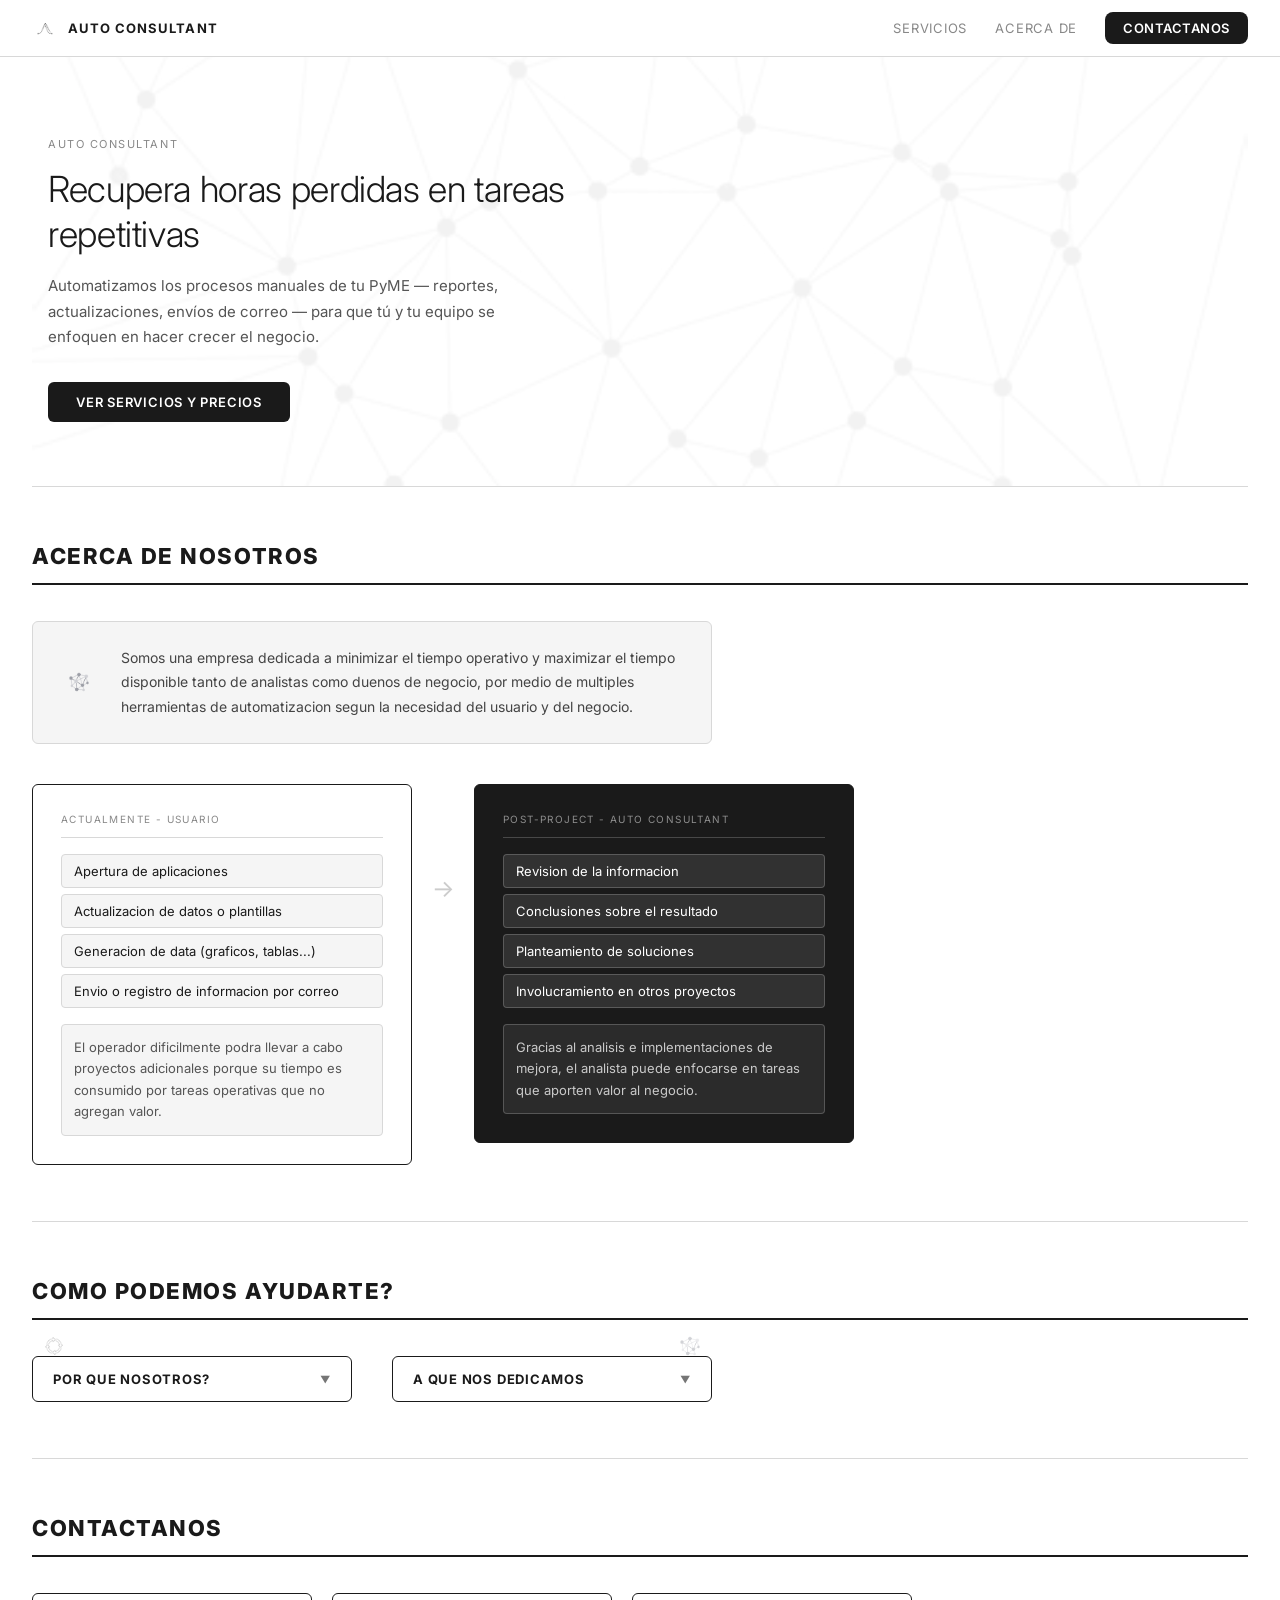
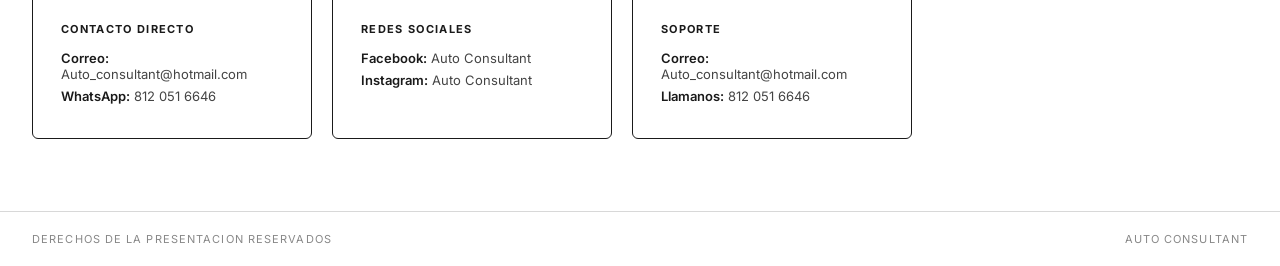
==== commit c3c22964: "Actualizacion sitio web" ====
--- a/index.html
+++ b/index.html
@@ -31,8 +31,8 @@
             <div class="hero-bg"></div>
             <div class="hero-content">
                 <p class="hero-label">Auto Consultant</p>
-                <h1>El tiempo es el activo mas valioso de la humanidad</h1>
-                <p class="hero-subtitle">Automatizamos tus procesos operativos para que puedas enfocarte en lo que realmente importa.</p>
+                <h1>Recupera horas perdidas en tareas repetitivas</h1>
+                <p class="hero-subtitle">Automatizamos los procesos manuales de tu PyME — reportes, actualizaciones, envíos de correo — para que tú y tu equipo se enfoquen en hacer crecer el negocio.</p>
                 <a href="servicios.html" class="cta-button">Ver servicios y precios</a>
             </div>
         </section>
@@ -146,8 +146,8 @@
 
                 <div class="contact-box">
                     <h3>Redes sociales</h3>
-                    <p><strong>Facebook:</strong> Auto Consultant VA</p>
-                    <p><strong>Instagram:</strong> Auto Consultant VA</p>
+                    <p><strong>Facebook:</strong> Auto Consultant</p>
+                    <p><strong>Instagram:</strong> Auto Consultant</p>
                 </div>
 
                 <div class="contact-box">
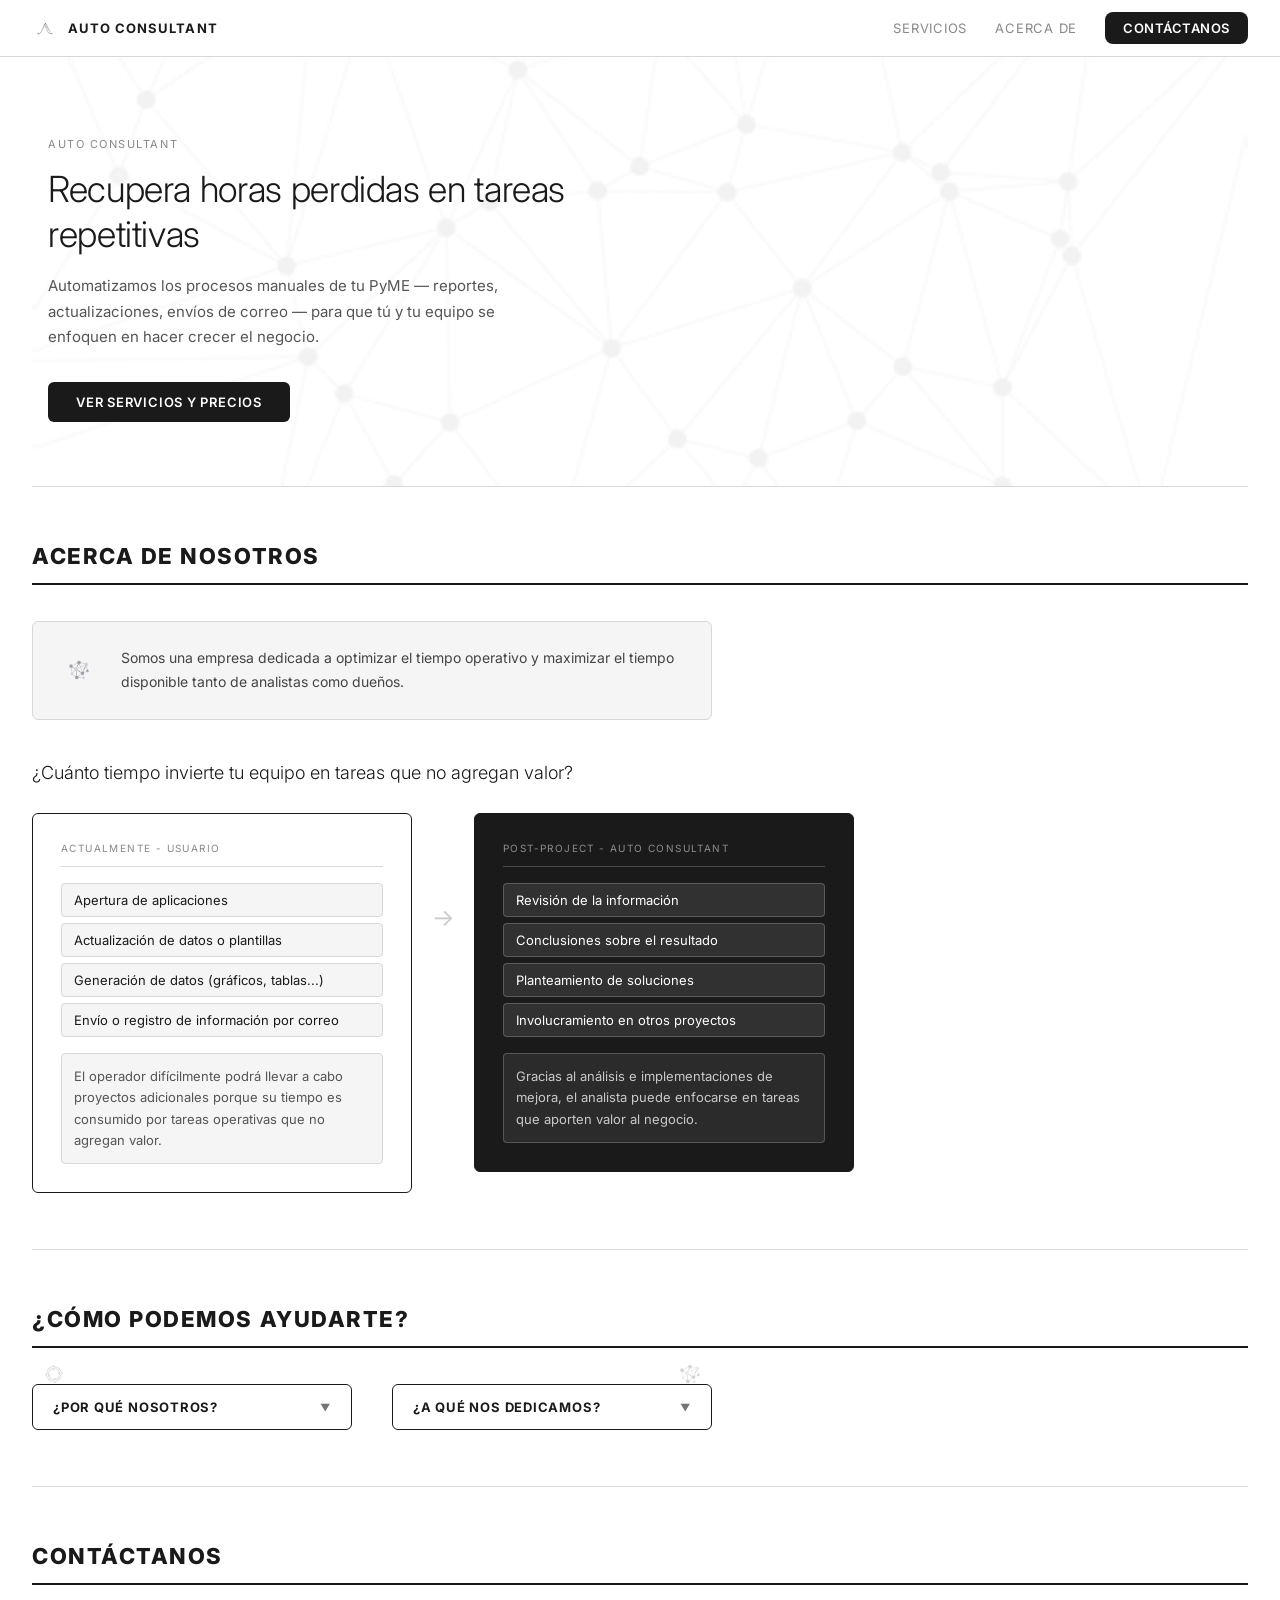
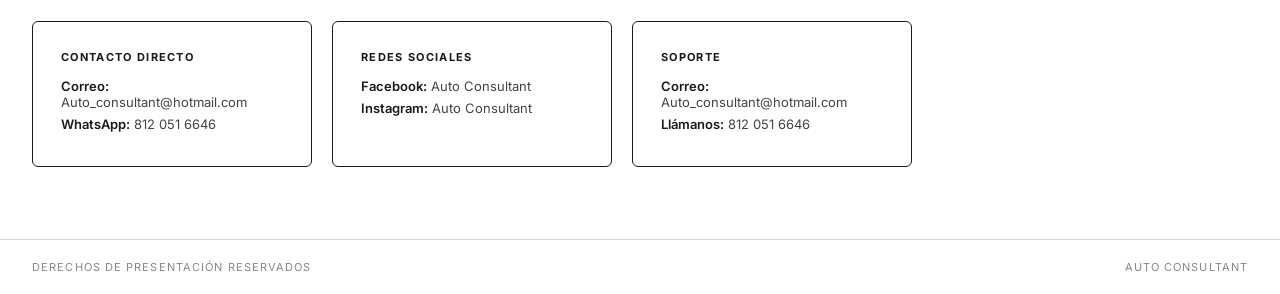
==== commit 66c24655: "Actualizacion sitio web" ====
--- a/index.html
+++ b/index.html
@@ -19,7 +19,7 @@
             <div class="nav-links">
                 <a href="servicios.html">Servicios</a>
                 <a href="#acerca">Acerca de</a>
-                <a href="#contacto" class="nav-cta">Contactanos</a>
+                <a href="#contacto" class="nav-cta">Contáctanos</a>
             </div>
         </div>
     </nav>
@@ -47,8 +47,10 @@
 
             <div class="about-intro">
                 <img src="img/icono-derecho.png" alt="" class="about-intro-icon" aria-hidden="true">
-                <p>Somos una empresa dedicada a minimizar el tiempo operativo y maximizar el tiempo disponible tanto de analistas como duenos de negocio, por medio de multiples herramientas de automatizacion segun la necesidad del usuario y del negocio.</p>
+                <p>Somos una empresa dedicada a optimizar el tiempo operativo y maximizar el tiempo disponible tanto de analistas como dueños.</p>
             </div>
+
+            <p class="ba-question">¿Cuánto tiempo invierte tu equipo en tareas que no agregan valor?</p>
 
             <div class="before-after">
 
@@ -56,12 +58,12 @@
                     <div class="ba-label">Actualmente - Usuario</div>
                     <div class="ba-items">
                         <div class="mini-bubble">Apertura de aplicaciones</div>
-                        <div class="mini-bubble">Actualizacion de datos o plantillas</div>
-                        <div class="mini-bubble">Generacion de data (graficos, tablas...)</div>
-                        <div class="mini-bubble">Envio o registro de informacion por correo</div>
+                        <div class="mini-bubble">Actualización de datos o plantillas</div>
+                        <div class="mini-bubble">Generación de datos (gráficos, tablas...)</div>
+                        <div class="mini-bubble">Envío o registro de información por correo</div>
                     </div>
                     <div class="ba-note">
-                        El operador dificilmente podra llevar a cabo proyectos adicionales porque su tiempo es consumido por tareas operativas que no agregan valor.
+                        El operador difícilmente podrá llevar a cabo proyectos adicionales porque su tiempo es consumido por tareas operativas que no agregan valor.
                     </div>
                 </div>
 
@@ -70,13 +72,13 @@
                 <div class="ba-card ba-after ba-featured">
                     <div class="ba-label">Post-Project - Auto Consultant</div>
                     <div class="ba-items">
-                        <div class="mini-bubble">Revision de la informacion</div>
+                        <div class="mini-bubble">Revisión de la información</div>
                         <div class="mini-bubble">Conclusiones sobre el resultado</div>
                         <div class="mini-bubble">Planteamiento de soluciones</div>
                         <div class="mini-bubble">Involucramiento en otros proyectos</div>
                     </div>
                     <div class="ba-note">
-                        Gracias al analisis e implementaciones de mejora, el analista puede enfocarse en tareas que aporten valor al negocio.
+                        Gracias al análisis e implementaciones de mejora, el analista puede enfocarse en tareas que aporten valor al negocio.
                     </div>
                 </div>
 
@@ -89,7 +91,7 @@
         <!-- COMO PODEMOS AYUDARTE -->
         <section class="top-boxes-wrapper">
 
-            <h2 class="section-title">Como podemos ayudarte?</h2>
+            <h2 class="section-title">¿Cómo podemos ayudarte?</h2>
             <hr class="title-rule">
 
             <div class="top-boxes">
@@ -97,11 +99,11 @@
                 <div class="box-group">
                     <img src="img/icono-izquierdo.png" class="icon-outside icon-left-outside" aria-hidden="true">
                     <button class="box" id="btn-porque" aria-expanded="false" aria-controls="menu-porque">
-                        Por que nosotros?
+                        ¿Por qué nosotros?
                         <span class="chevron">&#9660;</span>
                     </button>
                     <div id="menu-porque" class="hidden-menu" role="region">
-                        <h3>Sufres de alguno de estos problemas?</h3>
+                        <h3>¿Sufres de alguno de estos problemas?</h3>
                         <div class="menu-item">Tareas repetitivas</div>
                         <div class="menu-item">Procesos complicados</div>
                         <div class="menu-item">Variaciones en tareas repetitivas</div>
@@ -111,16 +113,16 @@
 
                 <div class="box-group">
                     <button class="box" id="btn-dedicamos" aria-expanded="false" aria-controls="menu-dedicamos">
-                        A que nos dedicamos
+                        ¿A qué nos dedicamos?
                         <span class="chevron">&#9660;</span>
                     </button>
                     <img src="img/icono-derecho.png" class="icon-outside icon-right-outside" aria-hidden="true">
                     <div id="menu-dedicamos" class="hidden-menu" role="region">
-                        <h3>Nuestra solucion:</h3>
-                        <div class="menu-item">Automatizacion</div>
+                        <h3>Nuestra solución:</h3>
+                        <div class="menu-item">Automatización</div>
                         <div class="menu-item">Sugerencia de mejora Six Sigma</div>
-                        <div class="menu-item">Estandarizacion de procesos</div>
-                        <div class="menu-item">Analisis de residuos</div>
+                        <div class="menu-item">Estandarización de procesos</div>
+                        <div class="menu-item">Análisis de residuos</div>
                     </div>
                 </div>
 
@@ -133,7 +135,7 @@
         <!-- CONTACTO -->
         <section class="contact-section" id="contacto">
 
-            <h2 class="section-title">Contactanos</h2>
+            <h2 class="section-title">Contáctanos</h2>
             <hr class="title-rule">
 
             <div class="contact-boxes">
@@ -153,7 +155,7 @@
                 <div class="contact-box">
                     <h3>Soporte</h3>
                     <p><strong>Correo:</strong> Auto_consultant@hotmail.com</p>
-                    <p><strong>Llamanos:</strong> 812 051 6646</p>
+                    <p><strong>Llámanos:</strong> 812 051 6646</p>
                 </div>
 
             </div>
@@ -163,11 +165,6 @@
     </main>
 
     <footer class="site-footer">
-        <p>Derechos de la presentacion reservados</p>
+        <p>Derechos de presentación reservados</p>
         <p>Auto Consultant</p>
-    </footer>
-
-    <script src="script.js"></script>
-
-</body>
-</html>+    </fo
--- a/style.css
+++ b/style.css
@@ -377,6 +377,14 @@
 .about-intro-icon { width: 44px; height: 44px; flex-shrink: 0; opacity: 0.4; }
 
 .about-intro p { margin: 0; font-size: 14px; line-height: 1.75; color: #444; }
+
+.ba-question {
+    font-size: 18px;
+    font-weight: 300;
+    color: var(--black);
+    margin: 0 0 28px;
+    line-height: 1.4;
+}
 
 .before-after { display: flex; align-items: flex-start; gap: 20px; flex-wrap: wrap; }
 
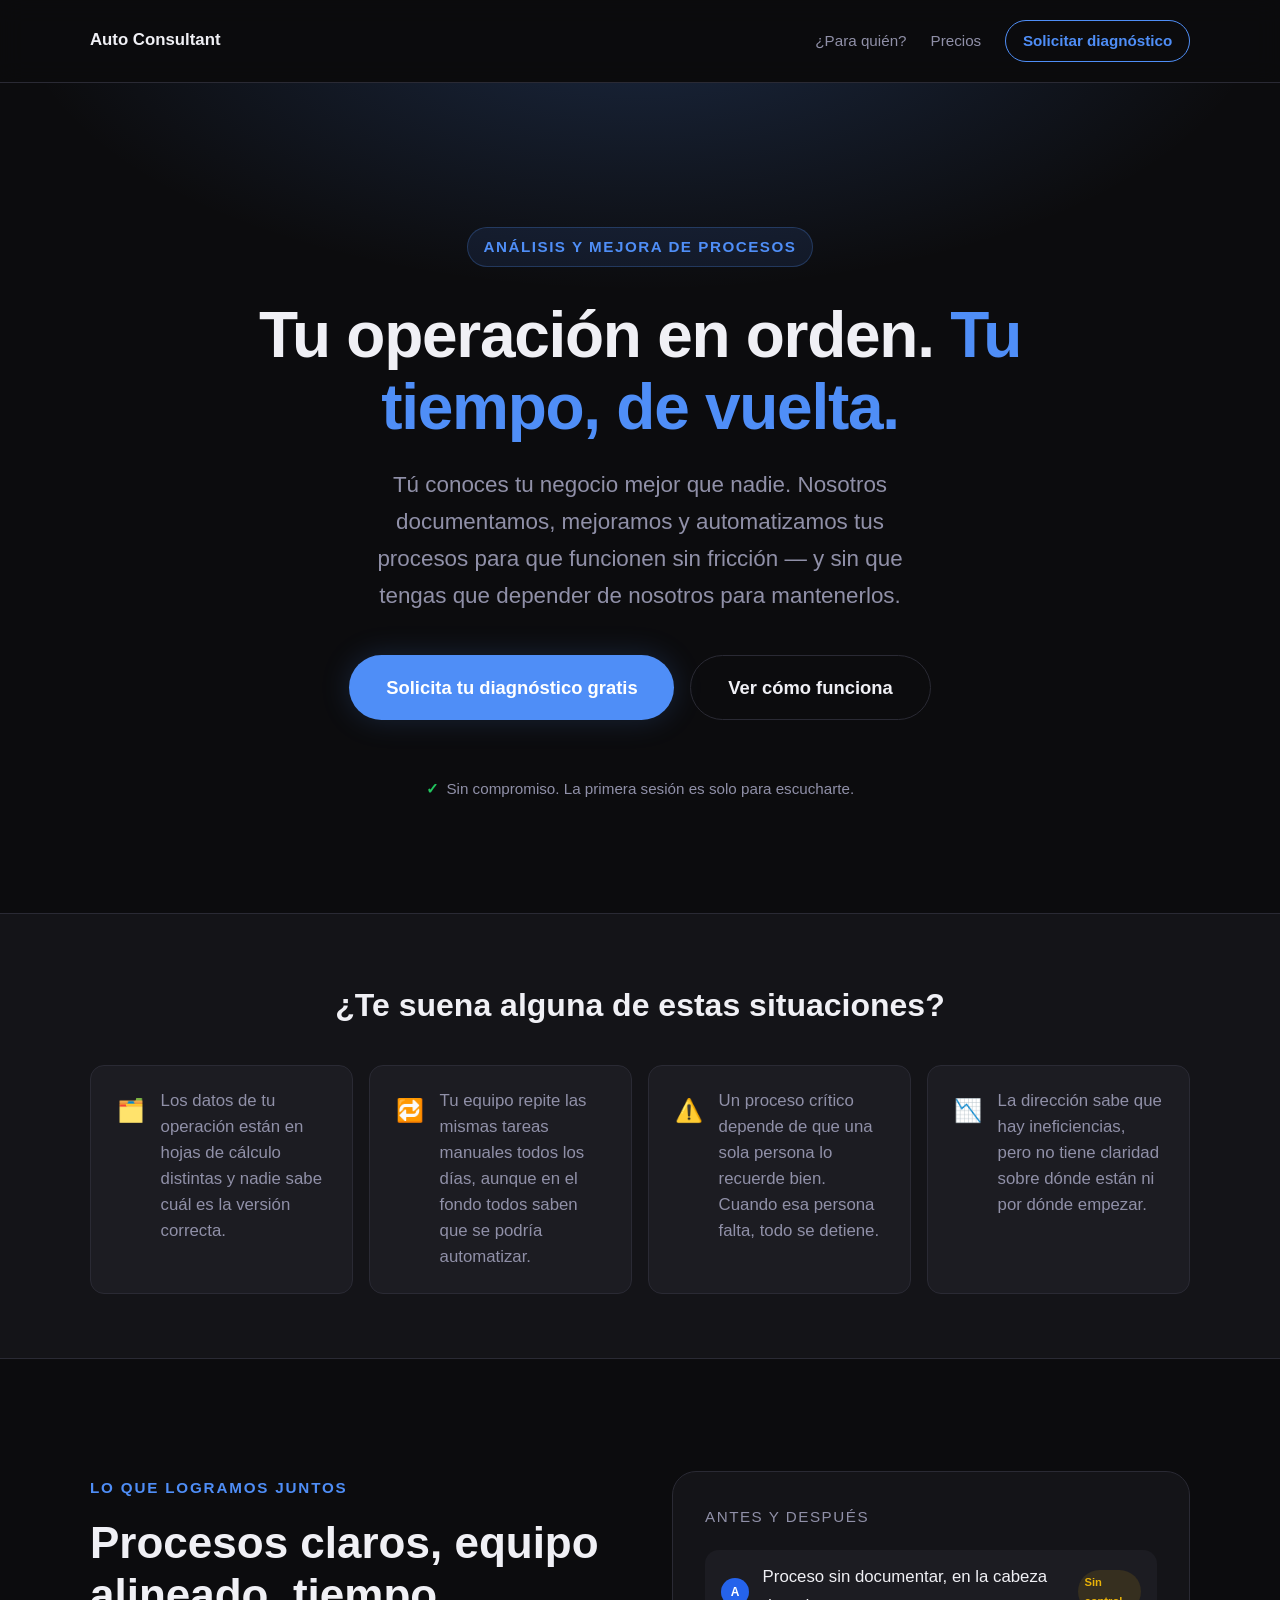
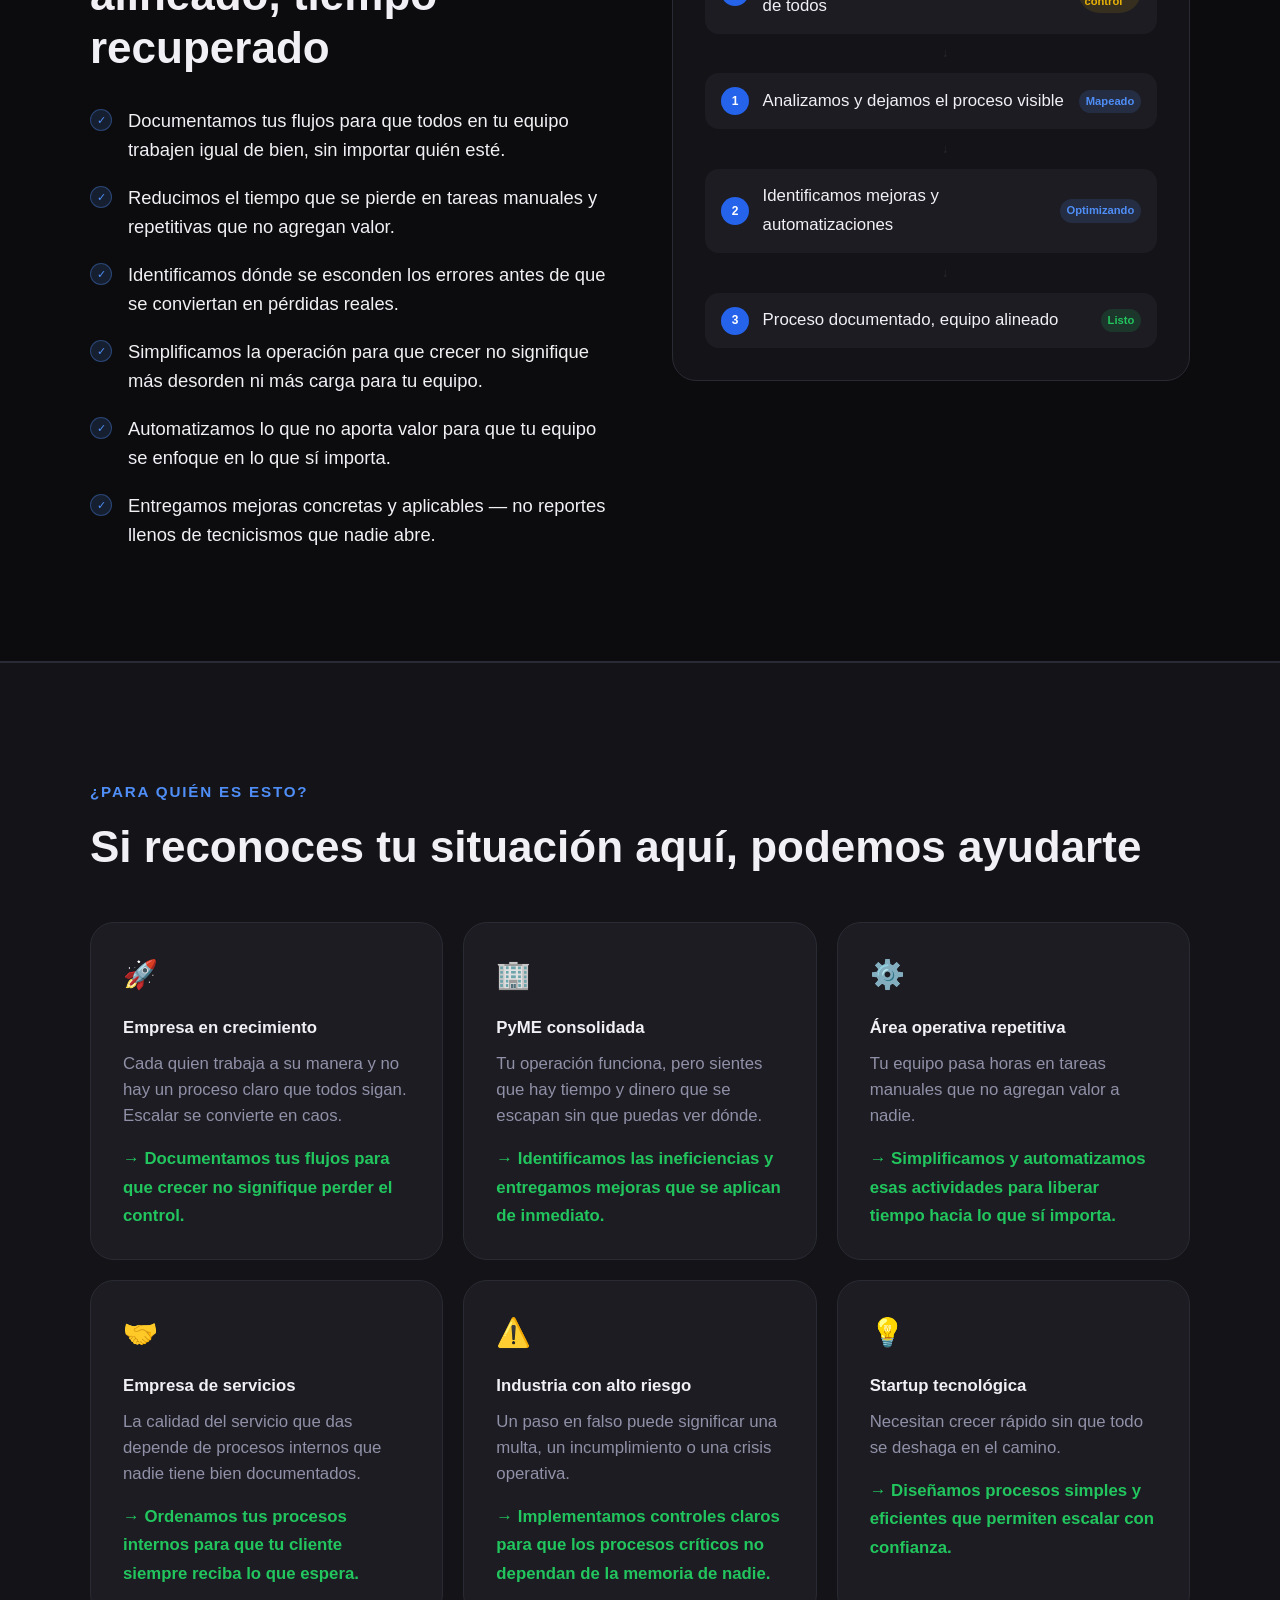
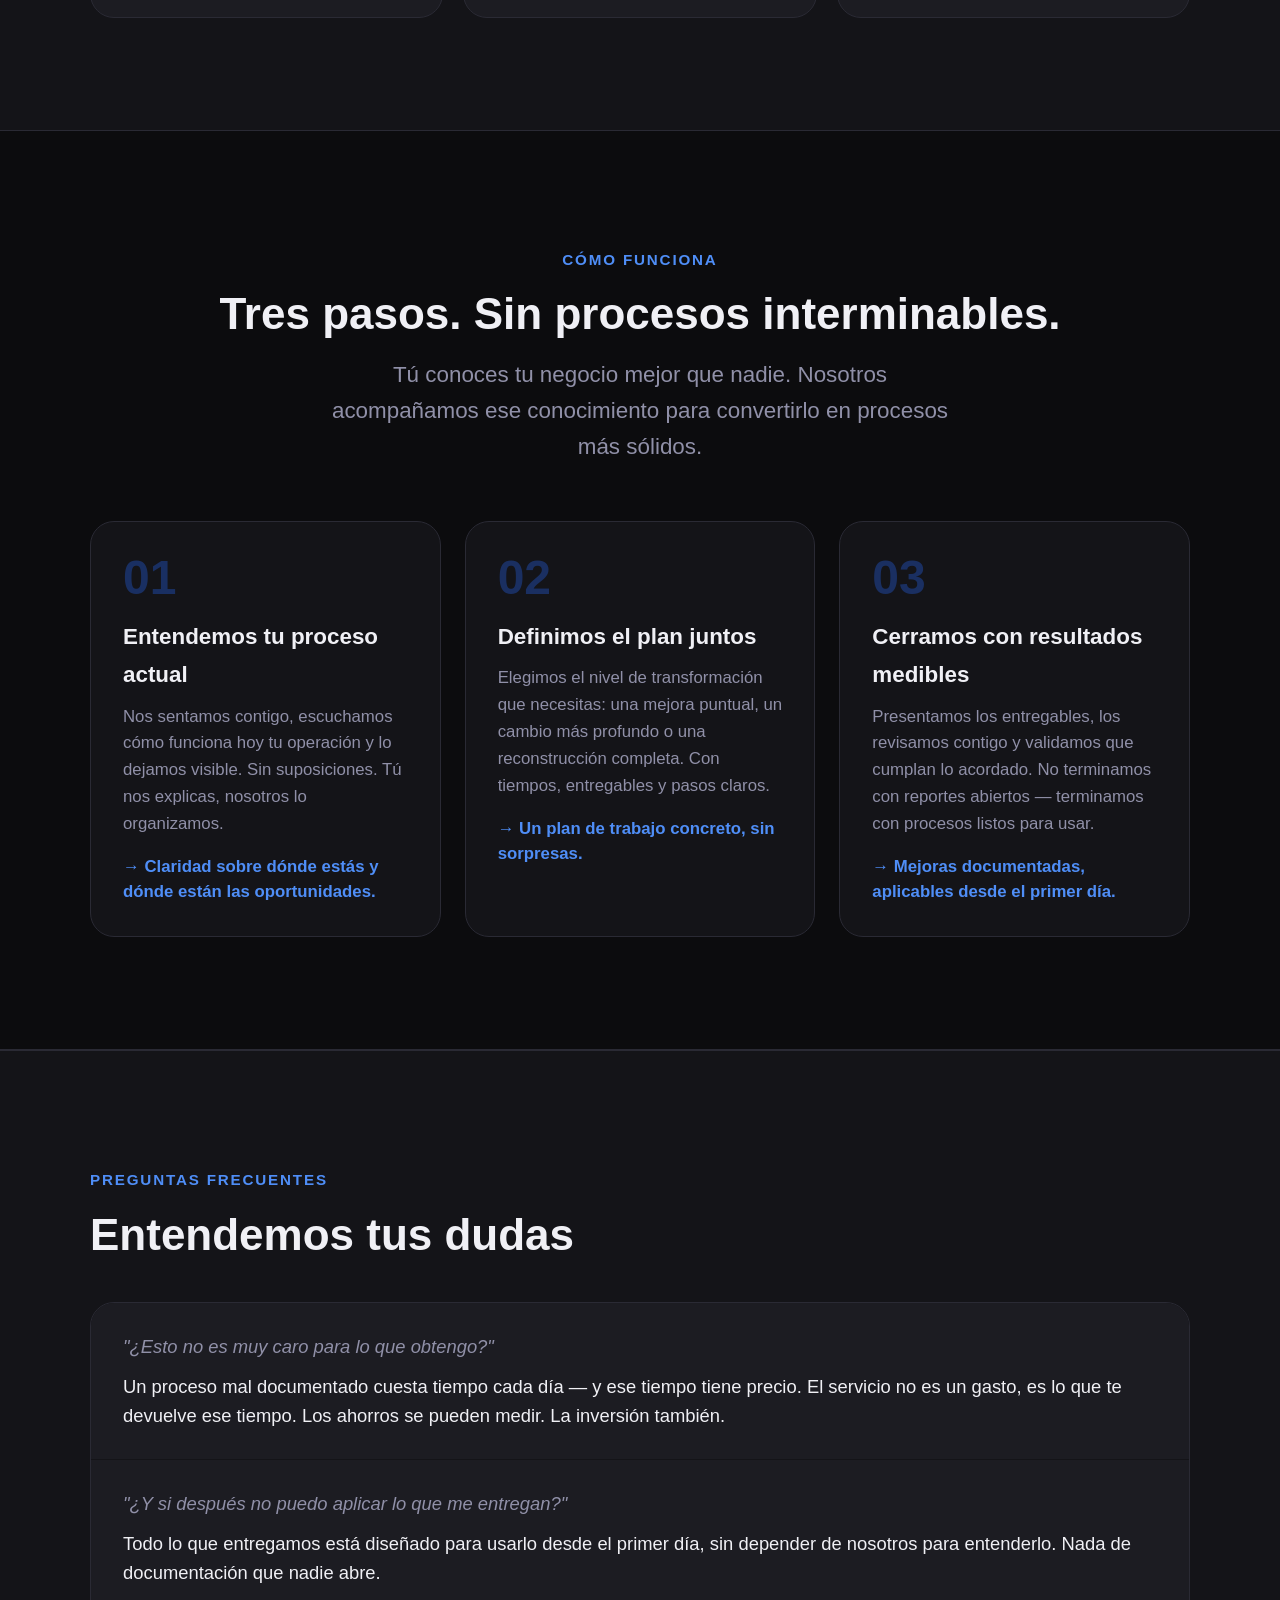
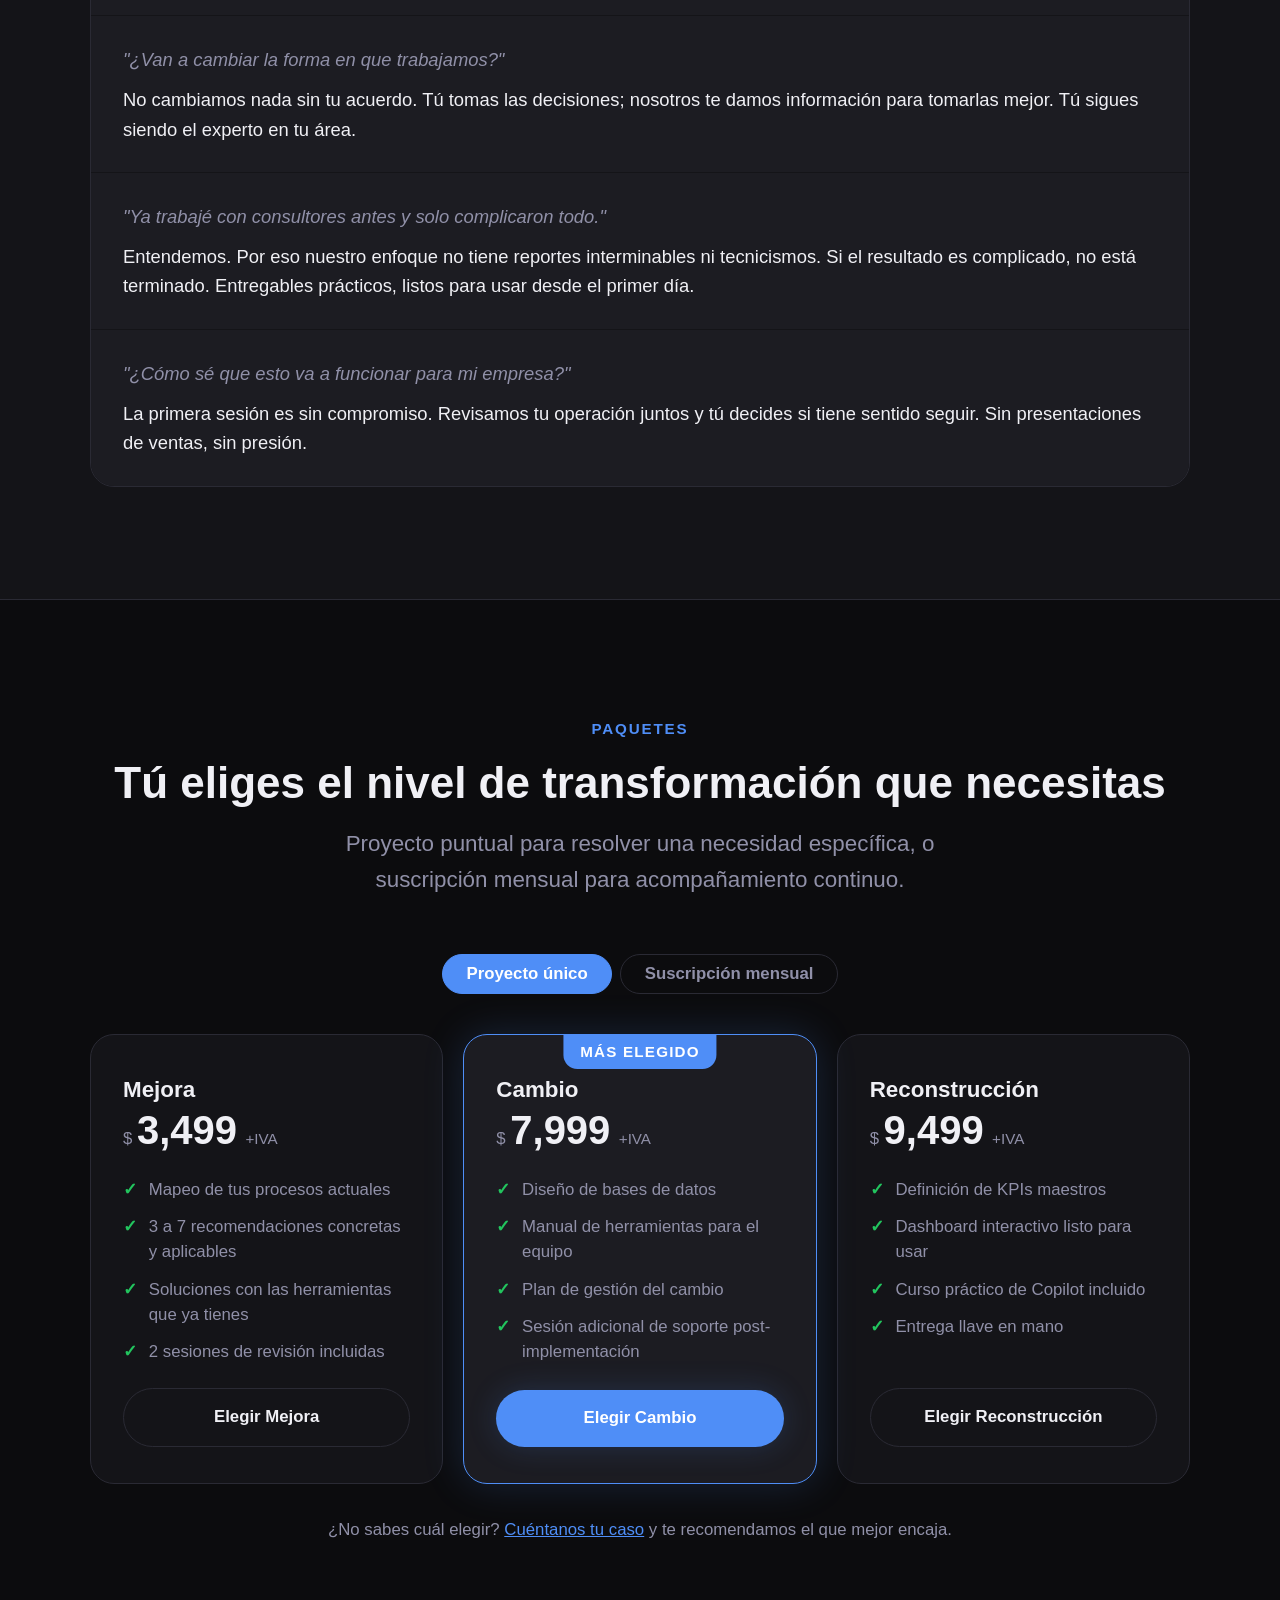
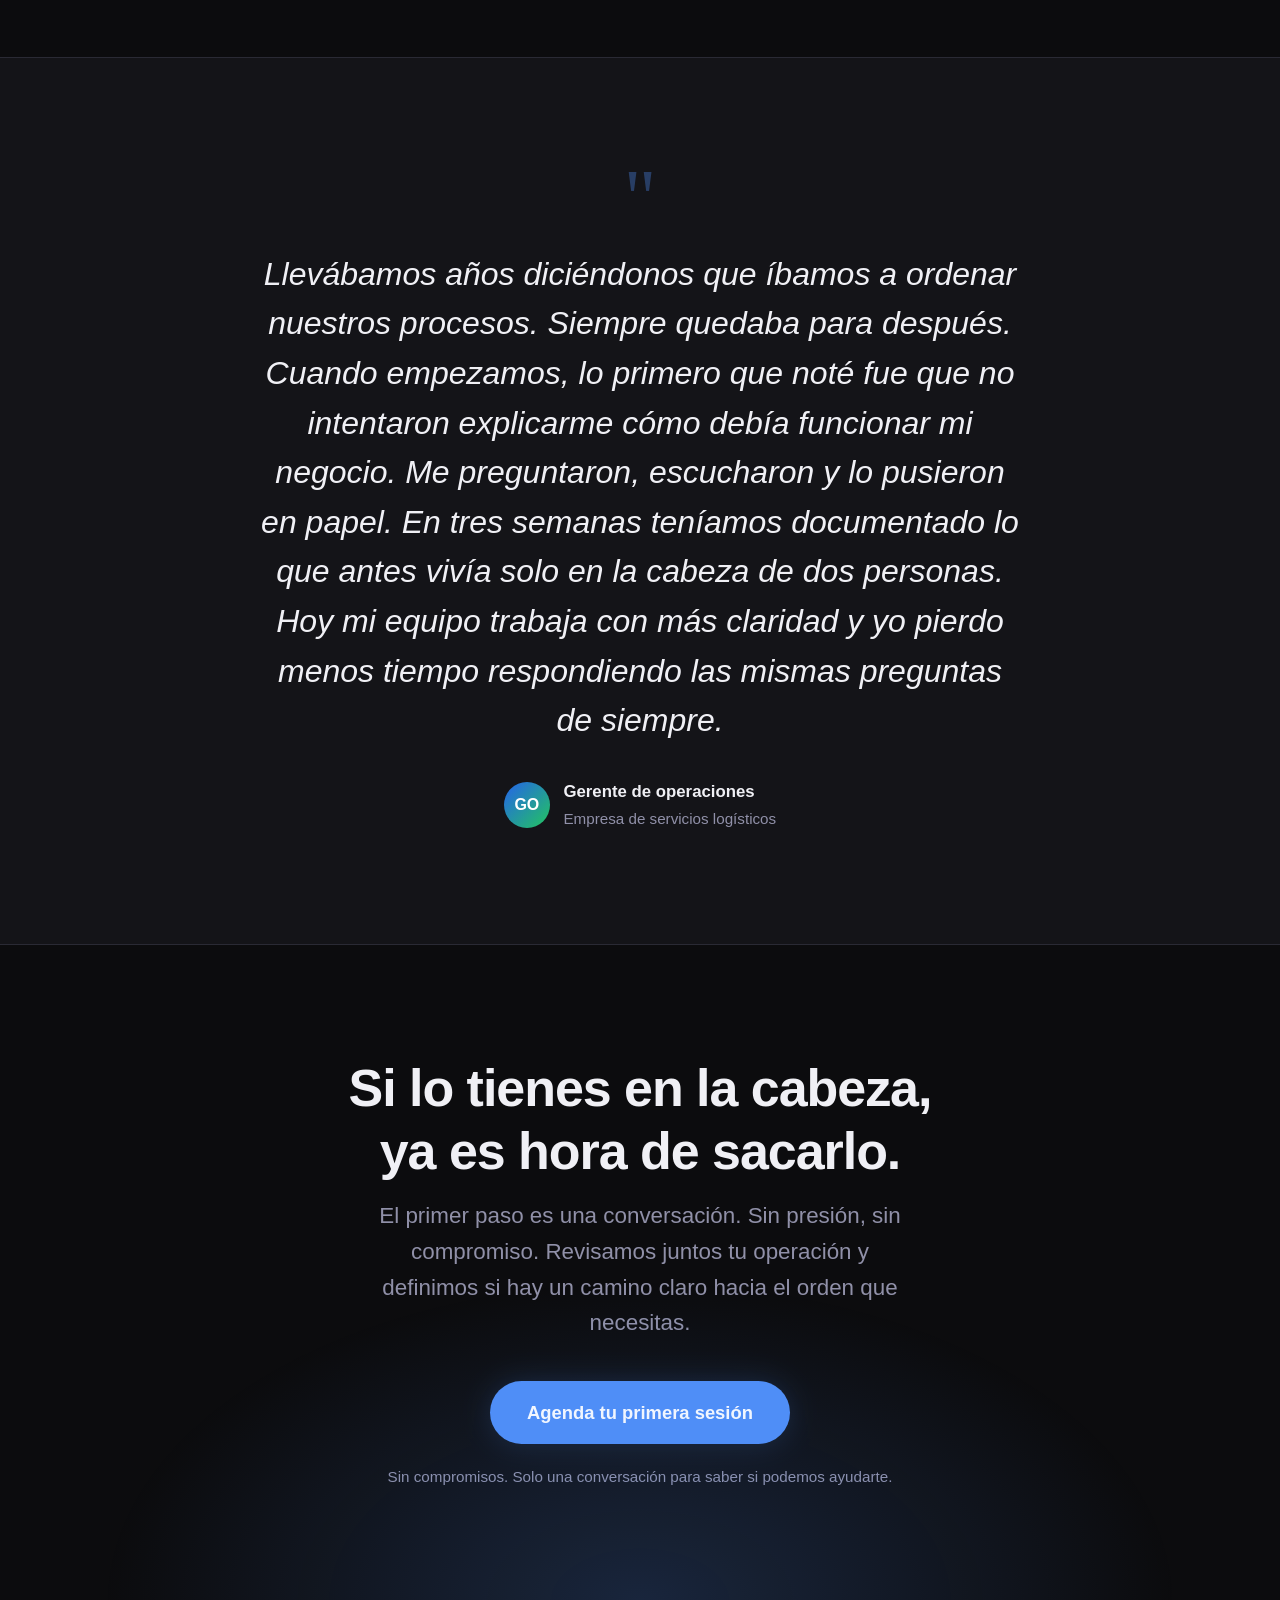
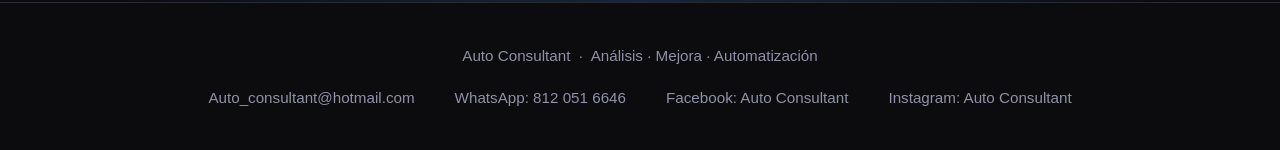
==== commit 850dd9bc: "Actualizacion sitio web" ====
--- a/index.html
+++ b/index.html
@@ -1,170 +1,1313 @@
 <!DOCTYPE html>
 <html lang="es">
 <head>
-    <meta charset="UTF-8">
-    <meta name="viewport" content="width=device-width, initial-scale=1.0">
-    <title>Auto Consultant</title>
-    <link rel="stylesheet" href="style.css">
-    <link href="https://fonts.googleapis.com/css2?family=Inter:wght@300;400;600;700;800&display=swap" rel="stylesheet">
+  <meta charset="UTF-8" />
+  <meta name="viewport" content="width=device-width, initial-scale=1.0" />
+  <title>Auto Consultant — Optimización de procesos</title>
+  <style>
+    /* ============================================================
+       TOKENS
+    ============================================================ */
+    :root {
+      --bg:        #0C0C0E;
+      --surface:   #141418;
+      --surface-2: #1C1C22;
+      --border:    #2A2A34;
+      --accent:    #4F8EF7;
+      --accent-dim:#2563EB;
+      --accent-glow: rgba(79,142,247,.18);
+      --text:      #F0F0F5;
+      --muted:     #9090A8;
+      --green:     #22C55E;
+
+      --radius:    14px;
+      --radius-lg: 24px;
+
+      --fs-xs:   clamp(.85rem, 2vw, .95rem);
+      --fs-sm:   clamp(1rem,   2.5vw, 1.05rem);
+      --fs-base: clamp(1.1rem, 3vw,   1.15rem);
+      --fs-md:   clamp(1.25rem,3.5vw, 1.4rem);
+      --fs-lg:   clamp(1.6rem, 5vw,   2rem);
+      --fs-xl:   clamp(2rem,   6.5vw, 2.75rem);
+      --fs-2xl:  clamp(2.4rem, 8vw,   3.6rem);
+    }
+
+    /* ============================================================
+       RESET & BASE
+    ============================================================ */
+    *, *::before, *::after { box-sizing: border-box; margin: 0; padding: 0; }
+
+    html { scroll-behavior: smooth; }
+
+    body {
+      background: var(--bg);
+      color: var(--text);
+      font-family: -apple-system, BlinkMacSystemFont, 'Segoe UI', Helvetica, Arial, sans-serif;
+      font-size: var(--fs-base);
+      line-height: 1.7;
+      -webkit-font-smoothing: antialiased;
+    }
+
+    img { max-width: 100%; display: block; }
+
+    /* ============================================================
+       LAYOUT
+    ============================================================ */
+    .container {
+      width: min(90%, 1100px);
+      margin-inline: auto;
+    }
+
+    section {
+      padding-block: clamp(4rem, 10vw, 7rem);
+    }
+
+    /* ============================================================
+       UTILITIES
+    ============================================================ */
+    .label {
+      display: inline-block;
+      font-size: var(--fs-xs);
+      font-weight: 600;
+      letter-spacing: .12em;
+      text-transform: uppercase;
+      color: var(--accent);
+      margin-bottom: 1rem;
+    }
+
+    .section-title {
+      font-size: var(--fs-xl);
+      font-weight: 700;
+      line-height: 1.2;
+      margin-bottom: 1rem;
+    }
+
+    .section-sub {
+      font-size: var(--fs-md);
+      color: var(--muted);
+      max-width: 640px;
+      line-height: 1.6;
+    }
+
+    .divider {
+      height: 1px;
+      background: var(--border);
+    }
+
+    /* ============================================================
+       NAV
+    ============================================================ */
+    nav {
+      padding-block: 1.25rem;
+      border-bottom: 1px solid var(--border);
+      background: rgba(12,12,14,.85);
+      backdrop-filter: blur(12px);
+      position: sticky;
+      top: 0;
+      z-index: 100;
+    }
+
+    nav .container {
+      display: flex;
+      align-items: center;
+      justify-content: space-between;
+      gap: 1rem;
+    }
+
+    .nav-brand {
+      font-size: var(--fs-sm);
+      font-weight: 700;
+      color: var(--text);
+      text-decoration: none;
+    }
+
+    .nav-links {
+      display: flex;
+      align-items: center;
+      gap: 1.5rem;
+    }
+
+    .nav-link {
+      font-size: var(--fs-xs);
+      color: var(--muted);
+      text-decoration: none;
+      transition: color .2s;
+    }
+
+    .nav-link:hover { color: var(--text); }
+
+    .nav-cta {
+      font-size: var(--fs-xs);
+      font-weight: 600;
+      color: var(--accent);
+      text-decoration: none;
+      border: 1px solid var(--accent);
+      padding: .45em 1.1em;
+      border-radius: 50px;
+      transition: background .2s, color .2s;
+      white-space: nowrap;
+    }
+
+    .nav-cta:hover {
+      background: var(--accent);
+      color: #fff;
+    }
+
+    /* ============================================================
+       BUTTONS
+    ============================================================ */
+    .btn {
+      display: inline-flex;
+      align-items: center;
+      gap: .5em;
+      font-size: var(--fs-base);
+      font-weight: 700;
+      padding: .85em 2em;
+      border-radius: 50px;
+      text-decoration: none;
+      cursor: pointer;
+      border: none;
+      transition: transform .2s, box-shadow .2s;
+    }
+
+    .btn:hover { transform: translateY(-2px); }
+
+    .btn-primary {
+      background: var(--accent);
+      color: #fff;
+      box-shadow: 0 0 30px var(--accent-glow);
+    }
+
+    .btn-primary:hover {
+      background: #6aa0ff;
+      box-shadow: 0 0 40px rgba(79,142,247,.35);
+    }
+
+    .btn-ghost {
+      background: transparent;
+      color: var(--text);
+      border: 1px solid var(--border);
+    }
+
+    .btn-ghost:hover { border-color: var(--accent); color: var(--accent); }
+
+    /* ============================================================
+       HERO
+    ============================================================ */
+    #hero {
+      padding-block: clamp(5rem, 14vw, 9rem) clamp(4rem, 10vw, 7rem);
+      text-align: center;
+      position: relative;
+      overflow: hidden;
+    }
+
+    #hero::before {
+      content: '';
+      position: absolute;
+      inset: 0;
+      background: radial-gradient(ellipse 70% 50% at 50% -10%, rgba(79,142,247,.22) 0%, transparent 70%);
+      pointer-events: none;
+    }
+
+    .hero-tag {
+      display: inline-flex;
+      align-items: center;
+      gap: .5em;
+      font-size: var(--fs-xs);
+      font-weight: 600;
+      letter-spacing: .1em;
+      text-transform: uppercase;
+      color: var(--accent);
+      background: rgba(79,142,247,.1);
+      border: 1px solid rgba(79,142,247,.25);
+      padding: .4em 1em;
+      border-radius: 50px;
+      margin-bottom: 2rem;
+    }
+
+    .hero-title {
+      font-size: clamp(2.2rem, 8.5vw, 4rem);
+      font-weight: 800;
+      line-height: 1.13;
+      letter-spacing: -.02em;
+      margin-bottom: 1.5rem;
+      max-width: 820px;
+      margin-inline: auto;
+    }
+
+    .hero-title span { color: var(--accent); }
+
+    .hero-sub {
+      font-size: var(--fs-md);
+      color: var(--muted);
+      max-width: 580px;
+      margin-inline: auto;
+      margin-bottom: 2.5rem;
+      line-height: 1.65;
+    }
+
+    .hero-actions {
+      display: flex;
+      flex-wrap: wrap;
+      justify-content: center;
+      gap: 1rem;
+      margin-bottom: 3.5rem;
+    }
+
+    .hero-trust {
+      font-size: var(--fs-xs);
+      color: var(--muted);
+      display: flex;
+      align-items: center;
+      justify-content: center;
+      gap: .5em;
+    }
+
+    .hero-trust::before {
+      content: '✓';
+      color: var(--green);
+      font-weight: 700;
+    }
+
+    /* ============================================================
+       PAIN STRIP
+    ============================================================ */
+    #pain {
+      padding-block: clamp(2.5rem, 6vw, 4rem);
+      background: var(--surface);
+      border-top: 1px solid var(--border);
+      border-bottom: 1px solid var(--border);
+    }
+
+    .pain-title {
+      font-size: var(--fs-lg);
+      font-weight: 700;
+      margin-bottom: 2rem;
+      text-align: center;
+    }
+
+    .pain-grid {
+      display: grid;
+      grid-template-columns: repeat(auto-fit, minmax(260px, 1fr));
+      gap: 1rem;
+    }
+
+    .pain-card {
+      background: var(--surface-2);
+      border: 1px solid var(--border);
+      border-radius: var(--radius);
+      padding: 1.4rem 1.6rem;
+      display: flex;
+      align-items: flex-start;
+      gap: 1rem;
+    }
+
+    .pain-icon {
+      font-size: 1.4rem;
+      flex-shrink: 0;
+      margin-top: .15em;
+    }
+
+    .pain-card p {
+      font-size: var(--fs-sm);
+      color: var(--muted);
+      line-height: 1.55;
+    }
+
+    /* ============================================================
+       BENEFITS
+    ============================================================ */
+    #benefits .inner {
+      display: grid;
+      grid-template-columns: 1fr 1fr;
+      gap: 4rem;
+      align-items: start;
+    }
+
+    .benefit-list {
+      list-style: none;
+      display: flex;
+      flex-direction: column;
+      gap: 1.25rem;
+    }
+
+    .benefit-list li {
+      display: flex;
+      align-items: flex-start;
+      gap: 1rem;
+      font-size: var(--fs-base);
+      line-height: 1.55;
+    }
+
+    .benefit-list li .check {
+      width: 22px;
+      height: 22px;
+      background: rgba(79,142,247,.15);
+      border: 1px solid rgba(79,142,247,.35);
+      border-radius: 50%;
+      display: flex;
+      align-items: center;
+      justify-content: center;
+      flex-shrink: 0;
+      margin-top: .2em;
+      font-size: .7rem;
+      color: var(--accent);
+    }
+
+    .benefit-visual {
+      background: var(--surface);
+      border: 1px solid var(--border);
+      border-radius: var(--radius-lg);
+      padding: 2rem;
+      position: sticky;
+      top: 5rem;
+    }
+
+    .visual-label {
+      font-size: var(--fs-xs);
+      color: var(--muted);
+      text-transform: uppercase;
+      letter-spacing: .1em;
+      margin-bottom: 1.25rem;
+    }
+
+    .flow-step {
+      display: flex;
+      align-items: center;
+      gap: .85rem;
+      padding: .85rem 1rem;
+      border-radius: var(--radius);
+      background: var(--surface-2);
+      margin-bottom: .6rem;
+      font-size: var(--fs-sm);
+    }
+
+    .flow-step:last-child { margin-bottom: 0; }
+
+    .flow-num {
+      width: 28px;
+      height: 28px;
+      border-radius: 50%;
+      background: var(--accent-dim);
+      display: flex;
+      align-items: center;
+      justify-content: center;
+      font-size: .75rem;
+      font-weight: 700;
+      color: #fff;
+      flex-shrink: 0;
+    }
+
+    .flow-arrow {
+      color: var(--border);
+      text-align: center;
+      font-size: .75rem;
+      padding-left: 1.75rem;
+      margin-bottom: .6rem;
+    }
+
+    .flow-tag {
+      margin-left: auto;
+      font-size: .7rem;
+      padding: .2em .6em;
+      border-radius: 50px;
+      font-weight: 600;
+    }
+
+    .tag-ok   { background: rgba(34,197,94,.15);  color: var(--green); }
+    .tag-wait { background: rgba(234,179,8,.12);   color: #EAB308; }
+    .tag-build{ background: rgba(79,142,247,.15);  color: var(--accent); }
+
+    /* ============================================================
+       USE CASES
+    ============================================================ */
+    #cases {
+      background: var(--surface);
+      border-top: 1px solid var(--border);
+      border-bottom: 1px solid var(--border);
+    }
+
+    #cases .header { margin-bottom: 3rem; }
+
+    .cases-grid {
+      display: grid;
+      grid-template-columns: repeat(auto-fit, minmax(300px, 1fr));
+      gap: 1.25rem;
+    }
+
+    .case-card {
+      background: var(--surface-2);
+      border: 1px solid var(--border);
+      border-radius: var(--radius-lg);
+      padding: 1.75rem 2rem;
+      transition: border-color .2s;
+    }
+
+    .case-card:hover { border-color: var(--accent); }
+
+    .case-emoji {
+      font-size: 1.75rem;
+      margin-bottom: 1rem;
+    }
+
+    .case-who {
+      font-size: var(--fs-sm);
+      font-weight: 700;
+      color: var(--text);
+      margin-bottom: .5rem;
+    }
+
+    .case-problem {
+      font-size: var(--fs-sm);
+      color: var(--muted);
+      margin-bottom: 1rem;
+      line-height: 1.55;
+    }
+
+    .case-result {
+      font-size: var(--fs-sm);
+      color: var(--green);
+      font-weight: 600;
+      display: flex;
+      align-items: flex-start;
+      gap: .4em;
+    }
+
+    /* ============================================================
+       HOW IT WORKS
+    ============================================================ */
+    #process .header { text-align: center; margin-bottom: 3.5rem; }
+    #process .header .section-sub { margin-inline: auto; }
+
+    .steps {
+      display: grid;
+      grid-template-columns: repeat(auto-fit, minmax(280px, 1fr));
+      gap: 1.5rem;
+    }
+
+    .step {
+      background: var(--surface);
+      border: 1px solid var(--border);
+      border-radius: var(--radius-lg);
+      padding: 2rem;
+      position: relative;
+    }
+
+    .step-num {
+      font-size: 3rem;
+      font-weight: 800;
+      color: var(--accent-dim);
+      opacity: .35;
+      line-height: 1;
+      margin-bottom: 1rem;
+      font-variant-numeric: tabular-nums;
+    }
+
+    .step-name {
+      font-size: var(--fs-md);
+      font-weight: 700;
+      margin-bottom: .6rem;
+    }
+
+    .step-desc {
+      font-size: var(--fs-sm);
+      color: var(--muted);
+      line-height: 1.6;
+      margin-bottom: 1rem;
+    }
+
+    .step-outcome {
+      font-size: var(--fs-sm);
+      font-weight: 600;
+      color: var(--accent);
+      display: flex;
+      align-items: flex-start;
+      gap: .4em;
+      line-height: 1.5;
+    }
+
+    /* ============================================================
+       OBJECTIONS
+    ============================================================ */
+    #objections {
+      background: var(--surface);
+      border-top: 1px solid var(--border);
+      border-bottom: 1px solid var(--border);
+    }
+
+    #objections .header { margin-bottom: 2.5rem; }
+
+    .obj-list {
+      display: flex;
+      flex-direction: column;
+      gap: 1px;
+      border: 1px solid var(--border);
+      border-radius: var(--radius-lg);
+      overflow: hidden;
+    }
+
+    .obj-item {
+      padding: 1.75rem 2rem;
+      background: var(--surface-2);
+      transition: background .15s;
+    }
+
+    .obj-item:hover { background: var(--bg); }
+
+    .obj-q {
+      font-size: var(--fs-base);
+      font-style: italic;
+      color: var(--muted);
+      margin-bottom: .6rem;
+    }
+
+    .obj-a {
+      font-size: var(--fs-base);
+      color: var(--text);
+      line-height: 1.6;
+    }
+
+    /* ============================================================
+       PRICING
+    ============================================================ */
+    #pricing .header { text-align: center; margin-bottom: 3.5rem; }
+    #pricing .header .section-sub { margin-inline: auto; }
+
+    .pricing-tabs {
+      display: flex;
+      justify-content: center;
+      gap: .5rem;
+      margin-bottom: 2.5rem;
+    }
+
+    .tab-btn {
+      font-size: var(--fs-sm);
+      font-weight: 600;
+      padding: .55em 1.4em;
+      border-radius: 50px;
+      border: 1px solid var(--border);
+      background: transparent;
+      color: var(--muted);
+      cursor: pointer;
+      transition: all .2s;
+    }
+
+    .tab-btn.active {
+      background: var(--accent);
+      border-color: var(--accent);
+      color: #fff;
+    }
+
+    .pricing-grid {
+      display: grid;
+      grid-template-columns: repeat(auto-fit, minmax(280px, 1fr));
+      gap: 1.25rem;
+    }
+
+    .pricing-card {
+      background: var(--surface);
+      border: 1px solid var(--border);
+      border-radius: var(--radius-lg);
+      padding: 2.25rem 2rem;
+      display: flex;
+      flex-direction: column;
+      gap: 1.5rem;
+      transition: border-color .2s;
+    }
+
+    .pricing-card.featured {
+      border-color: var(--accent);
+      background: var(--surface-2);
+      position: relative;
+      box-shadow: 0 0 40px var(--accent-glow);
+    }
+
+    .featured-badge {
+      position: absolute;
+      top: -1px;
+      left: 50%;
+      transform: translateX(-50%);
+      background: var(--accent);
+      color: #fff;
+      font-size: var(--fs-xs);
+      font-weight: 700;
+      letter-spacing: .08em;
+      text-transform: uppercase;
+      padding: .3em 1.1em;
+      border-radius: 0 0 var(--radius) var(--radius);
+      white-space: nowrap;
+    }
+
+    .plan-name {
+      font-size: var(--fs-md);
+      font-weight: 700;
+    }
+
+    .plan-price {
+      display: flex;
+      align-items: baseline;
+      gap: .25em;
+    }
+
+    .plan-price .amount {
+      font-size: clamp(2rem, 5vw, 2.5rem);
+      font-weight: 800;
+      line-height: 1;
+    }
+
+    .plan-price .currency {
+      font-size: var(--fs-sm);
+      color: var(--muted);
+    }
+
+    .plan-price .tax {
+      font-size: var(--fs-xs);
+      color: var(--muted);
+      margin-left: .25em;
+    }
+
+    .plan-features {
+      list-style: none;
+      display: flex;
+      flex-direction: column;
+      gap: .75rem;
+    }
+
+    .plan-features li {
+      display: flex;
+      align-items: flex-start;
+      gap: .7em;
+      font-size: var(--fs-sm);
+      color: var(--muted);
+      line-height: 1.5;
+    }
+
+    .plan-features li::before {
+      content: '✓';
+      color: var(--green);
+      font-weight: 700;
+      flex-shrink: 0;
+    }
+
+    .pricing-card .btn {
+      width: 100%;
+      justify-content: center;
+      font-size: var(--fs-sm);
+      margin-top: auto;
+    }
+
+    .pricing-note {
+      text-align: center;
+      margin-top: 2rem;
+      font-size: var(--fs-sm);
+      color: var(--muted);
+    }
+
+    .pricing-note a {
+      color: var(--accent);
+      text-decoration: underline;
+      cursor: pointer;
+    }
+
+    /* ============================================================
+       TESTIMONIAL
+    ============================================================ */
+    #testimonial {
+      background: var(--surface);
+      border-top: 1px solid var(--border);
+      border-bottom: 1px solid var(--border);
+    }
+
+    .testimonial-inner {
+      max-width: 760px;
+      margin-inline: auto;
+      text-align: center;
+    }
+
+    .quote-mark {
+      font-size: 5rem;
+      line-height: .7;
+      color: var(--accent);
+      opacity: .35;
+      font-family: Georgia, serif;
+      margin-bottom: 1.5rem;
+    }
+
+    .quote-text {
+      font-size: var(--fs-lg);
+      font-weight: 500;
+      line-height: 1.55;
+      font-style: italic;
+      margin-bottom: 2rem;
+      color: var(--text);
+    }
+
+    .quote-author {
+      display: inline-flex;
+      align-items: center;
+      gap: .85rem;
+    }
+
+    .author-avatar {
+      width: 46px;
+      height: 46px;
+      border-radius: 50%;
+      background: linear-gradient(135deg, var(--accent-dim), #22C55E);
+      display: flex;
+      align-items: center;
+      justify-content: center;
+      font-weight: 700;
+      font-size: 1rem;
+      color: #fff;
+      flex-shrink: 0;
+    }
+
+    .author-info { text-align: left; }
+
+    .author-name {
+      font-size: var(--fs-sm);
+      font-weight: 700;
+    }
+
+    .author-role {
+      font-size: var(--fs-xs);
+      color: var(--muted);
+    }
+
+    /* ============================================================
+       CTA FINAL
+    ============================================================ */
+    #cta-final {
+      text-align: center;
+      position: relative;
+      overflow: hidden;
+    }
+
+    #cta-final::before {
+      content: '';
+      position: absolute;
+      inset: 0;
+      background: radial-gradient(ellipse 60% 70% at 50% 100%, rgba(79,142,247,.2) 0%, transparent 70%);
+      pointer-events: none;
+    }
+
+    .cta-title {
+      font-size: clamp(2rem, 6.5vw, 3.25rem);
+      font-weight: 800;
+      line-height: 1.2;
+      letter-spacing: -.02em;
+      margin-bottom: 1rem;
+    }
+
+    .cta-sub {
+      font-size: var(--fs-md);
+      color: var(--muted);
+      max-width: 540px;
+      margin-inline: auto;
+      margin-bottom: 2.5rem;
+      line-height: 1.6;
+    }
+
+    .cta-note {
+      margin-top: 1.25rem;
+      font-size: var(--fs-xs);
+      color: var(--muted);
+    }
+
+    /* ============================================================
+       FOOTER
+    ============================================================ */
+    footer {
+      padding-block: 2.5rem;
+      border-top: 1px solid var(--border);
+      text-align: center;
+      font-size: var(--fs-xs);
+      color: var(--muted);
+    }
+
+    /* ============================================================
+       CONTACT INFO
+    ============================================================ */
+    .contact-row {
+      display: flex;
+      justify-content: center;
+      gap: 2.5rem;
+      flex-wrap: wrap;
+      margin-top: 1rem;
+      font-size: var(--fs-xs);
+      color: var(--muted);
+    }
+
+    .contact-row a {
+      color: var(--muted);
+      text-decoration: none;
+      transition: color .2s;
+    }
+
+    .contact-row a:hover { color: var(--accent); }
+
+    /* ============================================================
+       RESPONSIVE
+    ============================================================ */
+    @media (max-width: 768px) {
+      #benefits .inner {
+        grid-template-columns: 1fr;
+      }
+
+      .benefit-visual {
+        position: static;
+      }
+
+      .nav-links .nav-link { display: none; }
+    }
+
+    @media (max-width: 540px) {
+      .hero-actions {
+        flex-direction: column;
+        align-items: stretch;
+      }
+
+      .hero-actions .btn {
+        justify-content: center;
+      }
+
+      .pricing-tabs {
+        flex-direction: column;
+        align-items: center;
+      }
+    }
+  </style>
 </head>
-
 <body>
 
-    <nav class="navbar">
-        <div class="nav-inner">
-            <a href="index.html" class="nav-logo">
-                <img src="img/Logo.png" alt="Auto Consultant Logo" class="nav-logo-img">
-                <span>Auto Consultant</span>
-            </a>
-            <div class="nav-links">
-                <a href="servicios.html">Servicios</a>
-                <a href="#acerca">Acerca de</a>
-                <a href="#contacto" class="nav-cta">Contáctanos</a>
+  <!-- NAV -->
+  <nav>
+    <div class="container">
+      <a class="nav-brand" href="#">Auto Consultant</a>
+      <div class="nav-links">
+        <a class="nav-link" href="#cases">¿Para quién?</a>
+        <a class="nav-link" href="#pricing">Precios</a>
+        <a class="nav-cta" href="#cta-final">Solicitar diagnóstico</a>
+      </div>
+    </div>
+  </nav>
+
+  <!-- HERO -->
+  <section id="hero">
+    <div class="container">
+      <div class="hero-tag">Análisis y mejora de procesos</div>
+      <h1 class="hero-title">
+        Tu operación en orden.
+        <span>Tu tiempo, de vuelta.</span>
+      </h1>
+      <p class="hero-sub">
+        Tú conoces tu negocio mejor que nadie. Nosotros documentamos, mejoramos y automatizamos
+        tus procesos para que funcionen sin fricción — y sin que tengas que depender de nosotros para mantenerlos.
+      </p>
+      <div class="hero-actions">
+        <a class="btn btn-primary" href="#cta-final">Solicita tu diagnóstico gratis</a>
+        <a class="btn btn-ghost" href="#process">Ver cómo funciona</a>
+      </div>
+      <p class="hero-trust">Sin compromiso. La primera sesión es solo para escucharte.</p>
+    </div>
+  </section>
+
+  <!-- PAIN STRIP -->
+  <section id="pain">
+    <div class="container">
+      <h2 class="pain-title">¿Te suena alguna de estas situaciones?</h2>
+      <div class="pain-grid">
+        <div class="pain-card">
+          <span class="pain-icon">🗂️</span>
+          <p>Los datos de tu operación están en hojas de cálculo distintas y nadie sabe cuál es la versión correcta.</p>
+        </div>
+        <div class="pain-card">
+          <span class="pain-icon">🔁</span>
+          <p>Tu equipo repite las mismas tareas manuales todos los días, aunque en el fondo todos saben que se podría automatizar.</p>
+        </div>
+        <div class="pain-card">
+          <span class="pain-icon">⚠️</span>
+          <p>Un proceso crítico depende de que una sola persona lo recuerde bien. Cuando esa persona falta, todo se detiene.</p>
+        </div>
+        <div class="pain-card">
+          <span class="pain-icon">📉</span>
+          <p>La dirección sabe que hay ineficiencias, pero no tiene claridad sobre dónde están ni por dónde empezar.</p>
+        </div>
+      </div>
+    </div>
+  </section>
+
+  <!-- BENEFITS -->
+  <section id="benefits">
+    <div class="container">
+      <div class="inner">
+        <div>
+          <span class="label">Lo que logramos juntos</span>
+          <h2 class="section-title">Procesos claros, equipo alineado, tiempo recuperado</h2>
+          <ul class="benefit-list" style="margin-top:2rem;">
+            <li>
+              <span class="check">✓</span>
+              <span>Documentamos tus flujos para que todos en tu equipo trabajen igual de bien, sin importar quién esté.</span>
+            </li>
+            <li>
+              <span class="check">✓</span>
+              <span>Reducimos el tiempo que se pierde en tareas manuales y repetitivas que no agregan valor.</span>
+            </li>
+            <li>
+              <span class="check">✓</span>
+              <span>Identificamos dónde se esconden los errores antes de que se conviertan en pérdidas reales.</span>
+            </li>
+            <li>
+              <span class="check">✓</span>
+              <span>Simplificamos la operación para que crecer no signifique más desorden ni más carga para tu equipo.</span>
+            </li>
+            <li>
+              <span class="check">✓</span>
+              <span>Automatizamos lo que no aporta valor para que tu equipo se enfoque en lo que sí importa.</span>
+            </li>
+            <li>
+              <span class="check">✓</span>
+              <span>Entregamos mejoras concretas y aplicables — no reportes llenos de tecnicismos que nadie abre.</span>
+            </li>
+          </ul>
+        </div>
+
+        <div class="benefit-visual">
+          <p class="visual-label">Antes y después</p>
+          <div class="flow-step">
+            <div class="flow-num">A</div>
+            <span>Proceso sin documentar, en la cabeza de todos</span>
+            <span class="flow-tag tag-wait">Sin control</span>
+          </div>
+          <div class="flow-arrow">↓</div>
+          <div class="flow-step">
+            <div class="flow-num">1</div>
+            <span>Analizamos y dejamos el proceso visible</span>
+            <span class="flow-tag tag-build">Mapeado</span>
+          </div>
+          <div class="flow-arrow">↓</div>
+          <div class="flow-step">
+            <div class="flow-num">2</div>
+            <span>Identificamos mejoras y automatizaciones</span>
+            <span class="flow-tag tag-build">Optimizando</span>
+          </div>
+          <div class="flow-arrow">↓</div>
+          <div class="flow-step">
+            <div class="flow-num">3</div>
+            <span>Proceso documentado, equipo alineado</span>
+            <span class="flow-tag tag-ok">Listo</span>
+          </div>
+        </div>
+      </div>
+    </div>
+  </section>
+
+  <div class="divider"></div>
+
+  <!-- USE CASES -->
+  <section id="cases">
+    <div class="container">
+      <div class="header">
+        <span class="label">¿Para quién es esto?</span>
+        <h2 class="section-title">Si reconoces tu situación aquí, podemos ayudarte</h2>
+      </div>
+      <div class="cases-grid">
+        <div class="case-card">
+          <div class="case-emoji">🚀</div>
+          <p class="case-who">Empresa en crecimiento</p>
+          <p class="case-problem">Cada quien trabaja a su manera y no hay un proceso claro que todos sigan. Escalar se convierte en caos.</p>
+          <p class="case-result">→ Documentamos tus flujos para que crecer no signifique perder el control.</p>
+        </div>
+        <div class="case-card">
+          <div class="case-emoji">🏢</div>
+          <p class="case-who">PyME consolidada</p>
+          <p class="case-problem">Tu operación funciona, pero sientes que hay tiempo y dinero que se escapan sin que puedas ver dónde.</p>
+          <p class="case-result">→ Identificamos las ineficiencias y entregamos mejoras que se aplican de inmediato.</p>
+        </div>
+        <div class="case-card">
+          <div class="case-emoji">⚙️</div>
+          <p class="case-who">Área operativa repetitiva</p>
+          <p class="case-problem">Tu equipo pasa horas en tareas manuales que no agregan valor a nadie.</p>
+          <p class="case-result">→ Simplificamos y automatizamos esas actividades para liberar tiempo hacia lo que sí importa.</p>
+        </div>
+        <div class="case-card">
+          <div class="case-emoji">🤝</div>
+          <p class="case-who">Empresa de servicios</p>
+          <p class="case-problem">La calidad del servicio que das depende de procesos internos que nadie tiene bien documentados.</p>
+          <p class="case-result">→ Ordenamos tus procesos internos para que tu cliente siempre reciba lo que espera.</p>
+        </div>
+        <div class="case-card">
+          <div class="case-emoji">⚠️</div>
+          <p class="case-who">Industria con alto riesgo</p>
+          <p class="case-problem">Un paso en falso puede significar una multa, un incumplimiento o una crisis operativa.</p>
+          <p class="case-result">→ Implementamos controles claros para que los procesos críticos no dependan de la memoria de nadie.</p>
+        </div>
+        <div class="case-card">
+          <div class="case-emoji">💡</div>
+          <p class="case-who">Startup tecnológica</p>
+          <p class="case-problem">Necesitan crecer rápido sin que todo se deshaga en el camino.</p>
+          <p class="case-result">→ Diseñamos procesos simples y eficientes que permiten escalar con confianza.</p>
+        </div>
+      </div>
+    </div>
+  </section>
+
+  <!-- HOW IT WORKS -->
+  <section id="process">
+    <div class="container">
+      <div class="header">
+        <span class="label">Cómo funciona</span>
+        <h2 class="section-title">Tres pasos. Sin procesos interminables.</h2>
+        <p class="section-sub">Tú conoces tu negocio mejor que nadie. Nosotros acompañamos ese conocimiento para convertirlo en procesos más sólidos.</p>
+      </div>
+      <div class="steps">
+        <div class="step">
+          <div class="step-num">01</div>
+          <h3 class="step-name">Entendemos tu proceso actual</h3>
+          <p class="step-desc">Nos sentamos contigo, escuchamos cómo funciona hoy tu operación y lo dejamos visible. Sin suposiciones. Tú nos explicas, nosotros lo organizamos.</p>
+          <p class="step-outcome">→ Claridad sobre dónde estás y dónde están las oportunidades.</p>
+        </div>
+        <div class="step">
+          <div class="step-num">02</div>
+          <h3 class="step-name">Definimos el plan juntos</h3>
+          <p class="step-desc">Elegimos el nivel de transformación que necesitas: una mejora puntual, un cambio más profundo o una reconstrucción completa. Con tiempos, entregables y pasos claros.</p>
+          <p class="step-outcome">→ Un plan de trabajo concreto, sin sorpresas.</p>
+        </div>
+        <div class="step">
+          <div class="step-num">03</div>
+          <h3 class="step-name">Cerramos con resultados medibles</h3>
+          <p class="step-desc">Presentamos los entregables, los revisamos contigo y validamos que cumplan lo acordado. No terminamos con reportes abiertos — terminamos con procesos listos para usar.</p>
+          <p class="step-outcome">→ Mejoras documentadas, aplicables desde el primer día.</p>
+        </div>
+      </div>
+    </div>
+  </section>
+
+  <div class="divider"></div>
+
+  <!-- OBJECTIONS -->
+  <section id="objections">
+    <div class="container">
+      <div class="header">
+        <span class="label">Preguntas frecuentes</span>
+        <h2 class="section-title">Entendemos tus dudas</h2>
+      </div>
+      <div class="obj-list">
+        <div class="obj-item">
+          <p class="obj-q">"¿Esto no es muy caro para lo que obtengo?"</p>
+          <p class="obj-a">Un proceso mal documentado cuesta tiempo cada día — y ese tiempo tiene precio. El servicio no es un gasto, es lo que te devuelve ese tiempo. Los ahorros se pueden medir. La inversión también.</p>
+        </div>
+        <div class="obj-item">
+          <p class="obj-q">"¿Y si después no puedo aplicar lo que me entregan?"</p>
+          <p class="obj-a">Todo lo que entregamos está diseñado para usarlo desde el primer día, sin depender de nosotros para entenderlo. Nada de documentación que nadie abre.</p>
+        </div>
+        <div class="obj-item">
+          <p class="obj-q">"¿Van a cambiar la forma en que trabajamos?"</p>
+          <p class="obj-a">No cambiamos nada sin tu acuerdo. Tú tomas las decisiones; nosotros te damos información para tomarlas mejor. Tú sigues siendo el experto en tu área.</p>
+        </div>
+        <div class="obj-item">
+          <p class="obj-q">"Ya trabajé con consultores antes y solo complicaron todo."</p>
+          <p class="obj-a">Entendemos. Por eso nuestro enfoque no tiene reportes interminables ni tecnicismos. Si el resultado es complicado, no está terminado. Entregables prácticos, listos para usar desde el primer día.</p>
+        </div>
+        <div class="obj-item">
+          <p class="obj-q">"¿Cómo sé que esto va a funcionar para mi empresa?"</p>
+          <p class="obj-a">La primera sesión es sin compromiso. Revisamos tu operación juntos y tú decides si tiene sentido seguir. Sin presentaciones de ventas, sin presión.</p>
+        </div>
+      </div>
+    </div>
+  </section>
+
+  <!-- PRICING -->
+  <section id="pricing">
+    <div class="container">
+      <div class="header">
+        <span class="label">Paquetes</span>
+        <h2 class="section-title">Tú eliges el nivel de transformación que necesitas</h2>
+        <p class="section-sub">Proyecto puntual para resolver una necesidad específica, o suscripción mensual para acompañamiento continuo.</p>
+      </div>
+
+      <div class="pricing-tabs">
+        <button class="tab-btn active" onclick="showTab('proyecto', this)">Proyecto único</button>
+        <button class="tab-btn" onclick="showTab('suscripcion', this)">Suscripción mensual</button>
+      </div>
+
+      <!-- Proyecto -->
+      <div id="tab-proyecto" class="pricing-grid">
+        <div class="pricing-card">
+          <div>
+            <p class="plan-name">Mejora</p>
+            <div class="plan-price">
+              <span class="currency">$</span>
+              <span class="amount">3,499</span>
+              <span class="tax">+IVA</span>
             </div>
-        </div>
-    </nav>
-
-    <main class="main-wrapper">
-
-        <!-- HERO -->
-        <section class="hero-top" id="inicio">
-            <div class="hero-bg"></div>
-            <div class="hero-content">
-                <p class="hero-label">Auto Consultant</p>
-                <h1>Recupera horas perdidas en tareas repetitivas</h1>
-                <p class="hero-subtitle">Automatizamos los procesos manuales de tu PyME — reportes, actualizaciones, envíos de correo — para que tú y tu equipo se enfoquen en hacer crecer el negocio.</p>
-                <a href="servicios.html" class="cta-button">Ver servicios y precios</a>
+          </div>
+          <ul class="plan-features">
+            <li>Mapeo de tus procesos actuales</li>
+            <li>3 a 7 recomendaciones concretas y aplicables</li>
+            <li>Soluciones con las herramientas que ya tienes</li>
+            <li>2 sesiones de revisión incluidas</li>
+          </ul>
+          <a class="btn btn-ghost" href="#cta-final">Elegir Mejora</a>
+        </div>
+
+        <div class="pricing-card featured">
+          <span class="featured-badge">Más elegido</span>
+          <div>
+            <p class="plan-name">Cambio</p>
+            <div class="plan-price">
+              <span class="currency">$</span>
+              <span class="amount">7,999</span>
+              <span class="tax">+IVA</span>
             </div>
-        </section>
-
-        <div class="separator-line"></div>
-
-        <!-- ACERCA DE NOSOTROS -->
-        <section class="about-section" id="acerca">
-
-            <h2 class="section-title">Acerca de nosotros</h2>
-            <hr class="title-rule">
-
-            <div class="about-intro">
-                <img src="img/icono-derecho.png" alt="" class="about-intro-icon" aria-hidden="true">
-                <p>Somos una empresa dedicada a optimizar el tiempo operativo y maximizar el tiempo disponible tanto de analistas como dueños.</p>
+          </div>
+          <ul class="plan-features">
+            <li>Diseño de bases de datos</li>
+            <li>Manual de herramientas para el equipo</li>
+            <li>Plan de gestión del cambio</li>
+            <li>Sesión adicional de soporte post-implementación</li>
+          </ul>
+          <a class="btn btn-primary" href="#cta-final">Elegir Cambio</a>
+        </div>
+
+        <div class="pricing-card">
+          <div>
+            <p class="plan-name">Reconstrucción</p>
+            <div class="plan-price">
+              <span class="currency">$</span>
+              <span class="amount">9,499</span>
+              <span class="tax">+IVA</span>
             </div>
-
-            <p class="ba-question">¿Cuánto tiempo invierte tu equipo en tareas que no agregan valor?</p>
-
-            <div class="before-after">
-
-                <div class="ba-card ba-before">
-                    <div class="ba-label">Actualmente - Usuario</div>
-                    <div class="ba-items">
-                        <div class="mini-bubble">Apertura de aplicaciones</div>
-                        <div class="mini-bubble">Actualización de datos o plantillas</div>
-                        <div class="mini-bubble">Generación de datos (gráficos, tablas...)</div>
-                        <div class="mini-bubble">Envío o registro de información por correo</div>
-                    </div>
-                    <div class="ba-note">
-                        El operador difícilmente podrá llevar a cabo proyectos adicionales porque su tiempo es consumido por tareas operativas que no agregan valor.
-                    </div>
-                </div>
-
-                <div class="ba-arrow">&#8594;</div>
-
-                <div class="ba-card ba-after ba-featured">
-                    <div class="ba-label">Post-Project - Auto Consultant</div>
-                    <div class="ba-items">
-                        <div class="mini-bubble">Revisión de la información</div>
-                        <div class="mini-bubble">Conclusiones sobre el resultado</div>
-                        <div class="mini-bubble">Planteamiento de soluciones</div>
-                        <div class="mini-bubble">Involucramiento en otros proyectos</div>
-                    </div>
-                    <div class="ba-note">
-                        Gracias al análisis e implementaciones de mejora, el analista puede enfocarse en tareas que aporten valor al negocio.
-                    </div>
-                </div>
-
+          </div>
+          <ul class="plan-features">
+            <li>Definición de KPIs maestros</li>
+            <li>Dashboard interactivo listo para usar</li>
+            <li>Curso práctico de Copilot incluido</li>
+            <li>Entrega llave en mano</li>
+          </ul>
+          <a class="btn btn-ghost" href="#cta-final">Elegir Reconstrucción</a>
+        </div>
+      </div>
+
+      <!-- Suscripción -->
+      <div id="tab-suscripcion" class="pricing-grid" style="display:none;">
+        <div class="pricing-card">
+          <div>
+            <p class="plan-name">Mejora mensual</p>
+            <div class="plan-price">
+              <span class="currency">$</span>
+              <span class="amount">219</span>
+              <span class="tax">/mes +IVA</span>
             </div>
-
-        </section>
-
-        <div class="separator-line"></div>
-
-        <!-- COMO PODEMOS AYUDARTE -->
-        <section class="top-boxes-wrapper">
-
-            <h2 class="section-title">¿Cómo podemos ayudarte?</h2>
-            <hr class="title-rule">
-
-            <div class="top-boxes">
-
-                <div class="box-group">
-                    <img src="img/icono-izquierdo.png" class="icon-outside icon-left-outside" aria-hidden="true">
-                    <button class="box" id="btn-porque" aria-expanded="false" aria-controls="menu-porque">
-                        ¿Por qué nosotros?
-                        <span class="chevron">&#9660;</span>
-                    </button>
-                    <div id="menu-porque" class="hidden-menu" role="region">
-                        <h3>¿Sufres de alguno de estos problemas?</h3>
-                        <div class="menu-item">Tareas repetitivas</div>
-                        <div class="menu-item">Procesos complicados</div>
-                        <div class="menu-item">Variaciones en tareas repetitivas</div>
-                        <div class="menu-item">Tiempos operativos altos</div>
-                    </div>
-                </div>
-
-                <div class="box-group">
-                    <button class="box" id="btn-dedicamos" aria-expanded="false" aria-controls="menu-dedicamos">
-                        ¿A qué nos dedicamos?
-                        <span class="chevron">&#9660;</span>
-                    </button>
-                    <img src="img/icono-derecho.png" class="icon-outside icon-right-outside" aria-hidden="true">
-                    <div id="menu-dedicamos" class="hidden-menu" role="region">
-                        <h3>Nuestra solución:</h3>
-                        <div class="menu-item">Automatización</div>
-                        <div class="menu-item">Sugerencia de mejora Six Sigma</div>
-                        <div class="menu-item">Estandarización de procesos</div>
-                        <div class="menu-item">Análisis de residuos</div>
-                    </div>
-                </div>
-
+          </div>
+          <ul class="plan-features">
+            <li>Mantenimiento preventivo mensual del proceso</li>
+            <li>Revisión periódica del flujo</li>
+            <li>Ajustes menores incluidos</li>
+          </ul>
+          <a class="btn btn-ghost" href="#cta-final">Elegir Mejora mensual</a>
+        </div>
+
+        <div class="pricing-card featured">
+          <span class="featured-badge">Más elegido</span>
+          <div>
+            <p class="plan-name">Cambio mensual</p>
+            <div class="plan-price">
+              <span class="currency">$</span>
+              <span class="amount">349</span>
+              <span class="tax">/mes +IVA</span>
             </div>
-
-        </section>
-
-        <div class="separator-line"></div>
-
-        <!-- CONTACTO -->
-        <section class="contact-section" id="contacto">
-
-            <h2 class="section-title">Contáctanos</h2>
-            <hr class="title-rule">
-
-            <div class="contact-boxes">
-
-                <div class="contact-box">
-                    <h3>Contacto directo</h3>
-                    <p><strong>Correo:</strong> Auto_consultant@hotmail.com</p>
-                    <p><strong>WhatsApp:</strong> 812 051 6646</p>
-                </div>
-
-                <div class="contact-box">
-                    <h3>Redes sociales</h3>
-                    <p><strong>Facebook:</strong> Auto Consultant</p>
-                    <p><strong>Instagram:</strong> Auto Consultant</p>
-                </div>
-
-                <div class="contact-box">
-                    <h3>Soporte</h3>
-                    <p><strong>Correo:</strong> Auto_consultant@hotmail.com</p>
-                    <p><strong>Llámanos:</strong> 812 051 6646</p>
-                </div>
-
+          </div>
+          <ul class="plan-features">
+            <li>Ajustes reactivos según cambios del negocio</li>
+            <li>Cambios de lógica del proceso</li>
+            <li>Sesión mensual de revisión y alineación</li>
+          </ul>
+          <a class="btn btn-primary" href="#cta-final">Elegir Cambio mensual</a>
+        </div>
+
+        <div class="pricing-card">
+          <div>
+            <p class="plan-name">Reconstrucción mensual</p>
+            <div class="plan-price">
+              <span class="currency">$</span>
+              <span class="amount">399</span>
+              <span class="tax">/mes +IVA</span>
             </div>
-
-        </section>
-
-    </main>
-
-    <footer class="site-footer">
-        <p>Derechos de presentación reservados</p>
-        <p>Auto Consultant</p>
-    </fo+          </div>
+          <ul class="plan-features">
+            <li>Formación continua en herramientas (Copilot)</li>
+            <li>Actualización del dashboard de seguimiento</li>
+            <li>Acompañamiento mensual completo</li>
+          </ul>
+          <a class="btn btn-ghost" href="#cta-final">Elegir Reconstrucción mensual</a>
+        </div>
+      </div>
+
+      <p class="pricing-note">¿No sabes cuál elegir? <a href="#cta-final">Cuéntanos tu caso</a> y te recomendamos el que mejor encaja.</p>
+    </div>
+  </section>
+
+  <!-- TESTIMONIAL -->
+  <section id="testimonial">
+    <div class="container">
+      <div class="testimonial-inner">
+        <div class="quote-mark">"</div>
+        <p class="quote-text">
+          Llevábamos años diciéndonos que íbamos a ordenar nuestros procesos. Siempre quedaba para después.
+          Cuando empezamos, lo primero que noté fue que no intentaron explicarme cómo debía funcionar mi negocio.
+          Me preguntaron, escucharon y lo pusieron en papel. En tres semanas teníamos documentado
+          lo que antes vivía solo en la cabeza de dos personas. Hoy mi equipo trabaja con más claridad
+          y yo pierdo menos tiempo respondiendo las mismas preguntas de siempre.
+        </p>
+        <div class="quote-author">
+          <div class="author-avatar">GO</div>
+          <div class="author-info">
+            <p class="author-name">Gerente de operaciones</p>
+            <p class="author-role">Empresa de servicios logísticos</p>
+          </div>
+        </div>
+      </div>
+    </div>
+  </section>
+
+  <!-- CTA FINAL -->
+  <section id="cta-final">
+    <div class="container">
+      <h2 class="cta-title">Si lo tienes en la cabeza,<br>ya es hora de sacarlo.</h2>
+      <p class="cta-sub">
+        El primer paso es una conversación. Sin presión, sin compromiso. Revisamos juntos tu operación
+        y definimos si hay un camino claro hacia el orden que necesitas.
+      </p>
+      <a class="btn btn-primary" href="mailto:Auto_consultant@hotmail.com?subject=Diagnóstico%20de%20procesos">
+        Agenda tu primera sesión
+      </a>
+      <p class="cta-note">Sin compromisos. Solo una conversación para saber si podemos ayudarte.</p>
+    </div>
+  </section>
+
+  <!-- FOOTER -->
+  <footer>
+    <div class="container">
+      <p>Auto Consultant &nbsp;·&nbsp; Análisis · Mejora · Automatización</p>
+      <div class="contact-row">
+        <a href="mailto:Auto_consultant@hotmail.com">Auto_consultant@hotmail.com</a>
+        <span>WhatsApp: 812 051 6646</span>
+        <span>Facebook: Auto Consultant</span>
+        <span>Instagram: Auto Consultant</span>
+      </div>
+    </div>
+  </footer>
+
+  <!-- TAB SCRIPT -->
+  <script>
+    function showTab(tab, btn) {
+      document.getElementById('tab-proyecto').style.display    = tab === 'proyecto'    ? 'grid' : 'none';
+      document.getElementById('tab-suscripcion').style.display = tab === 'suscripcion' ? 'grid' : 'none';
+      document.querySelectorAll('.tab-btn').forEach(b => b.classList.remove('active'));
+      btn.classList.add('active');
+    }
+  </script>
+
+</body>
+</html>
